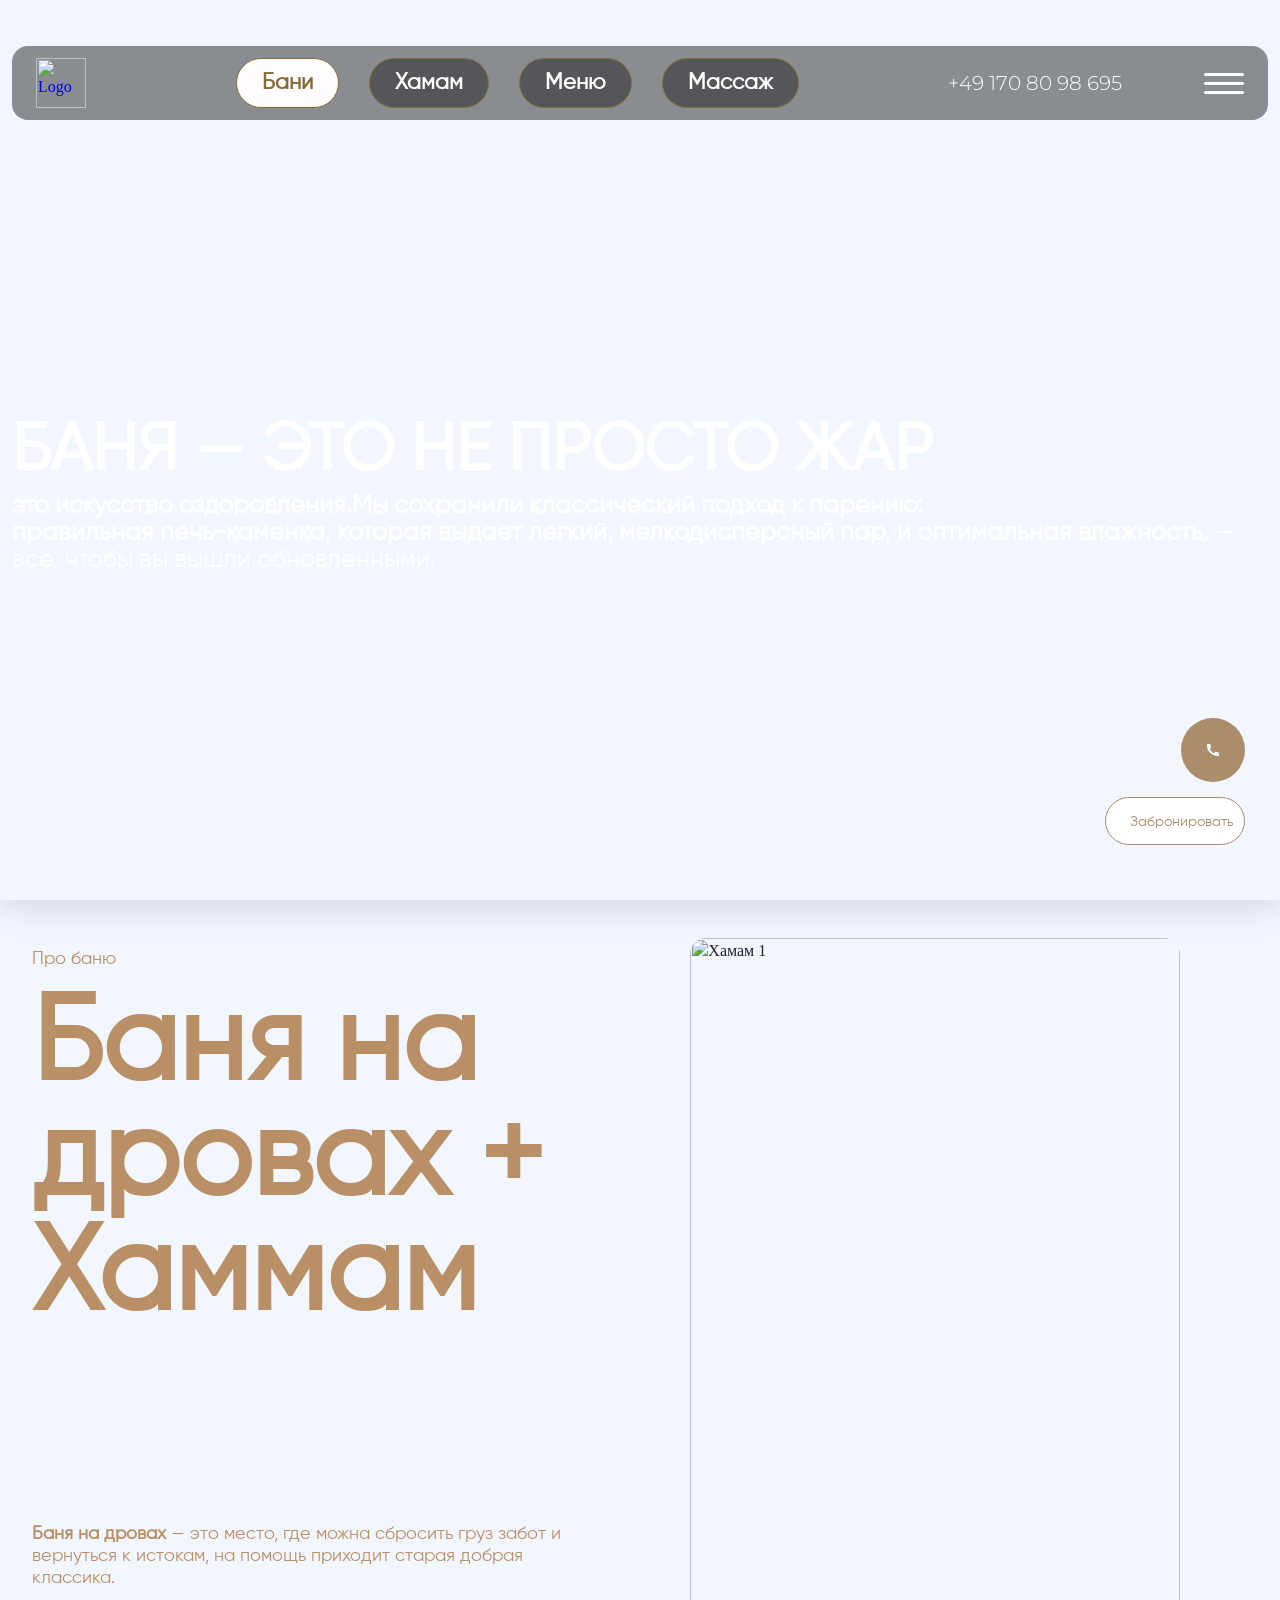
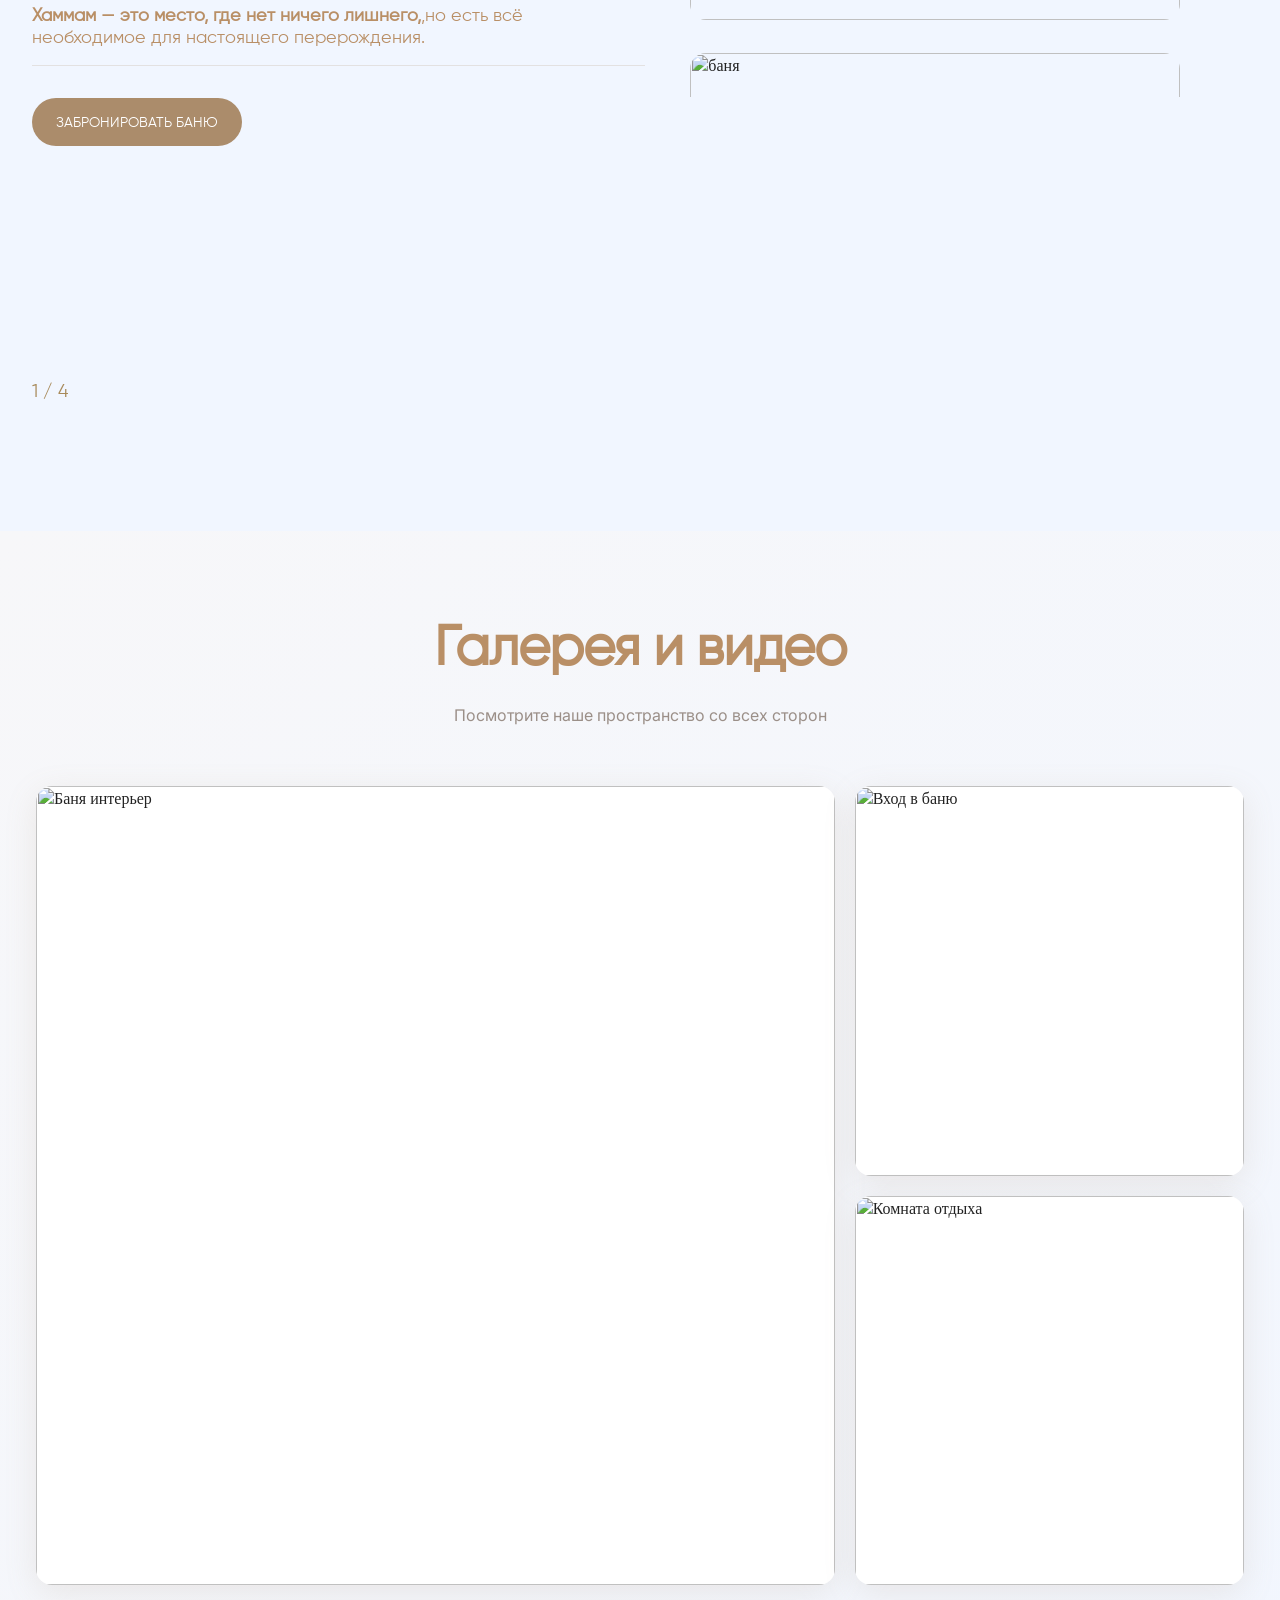
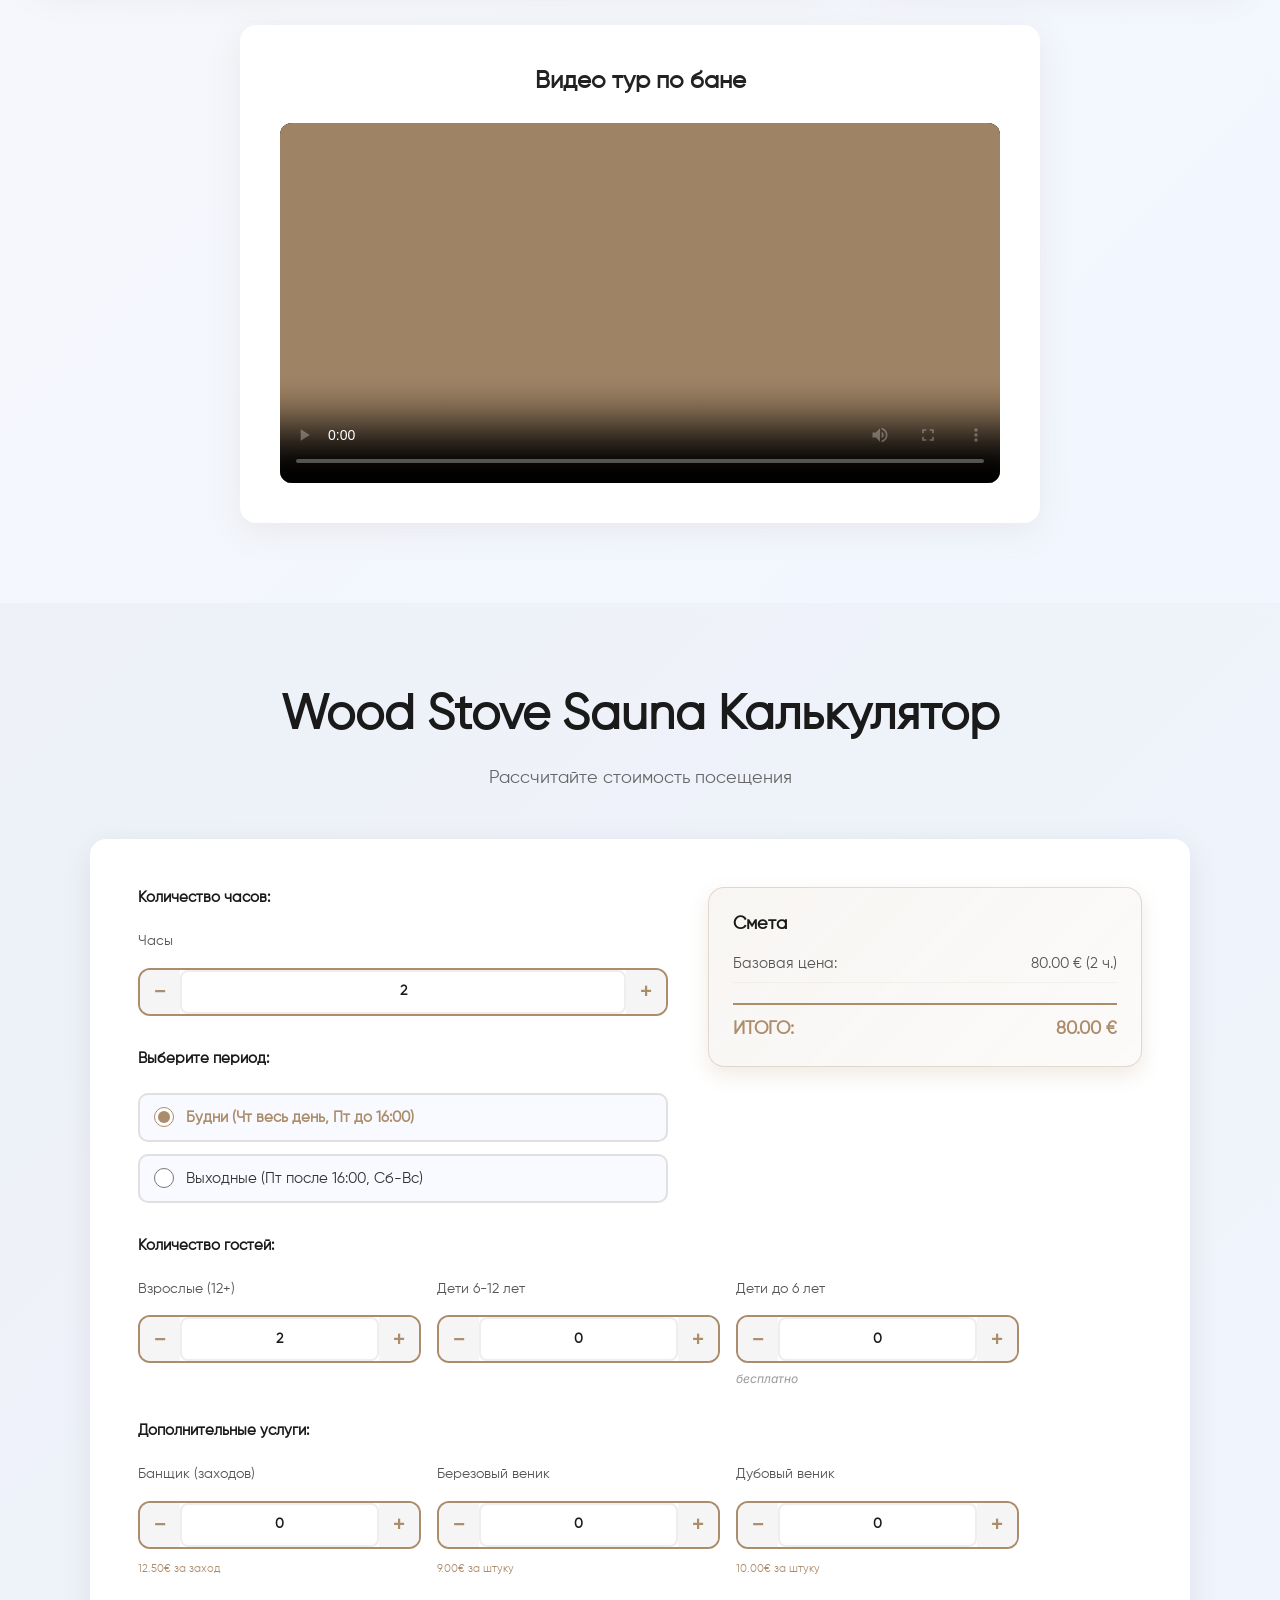
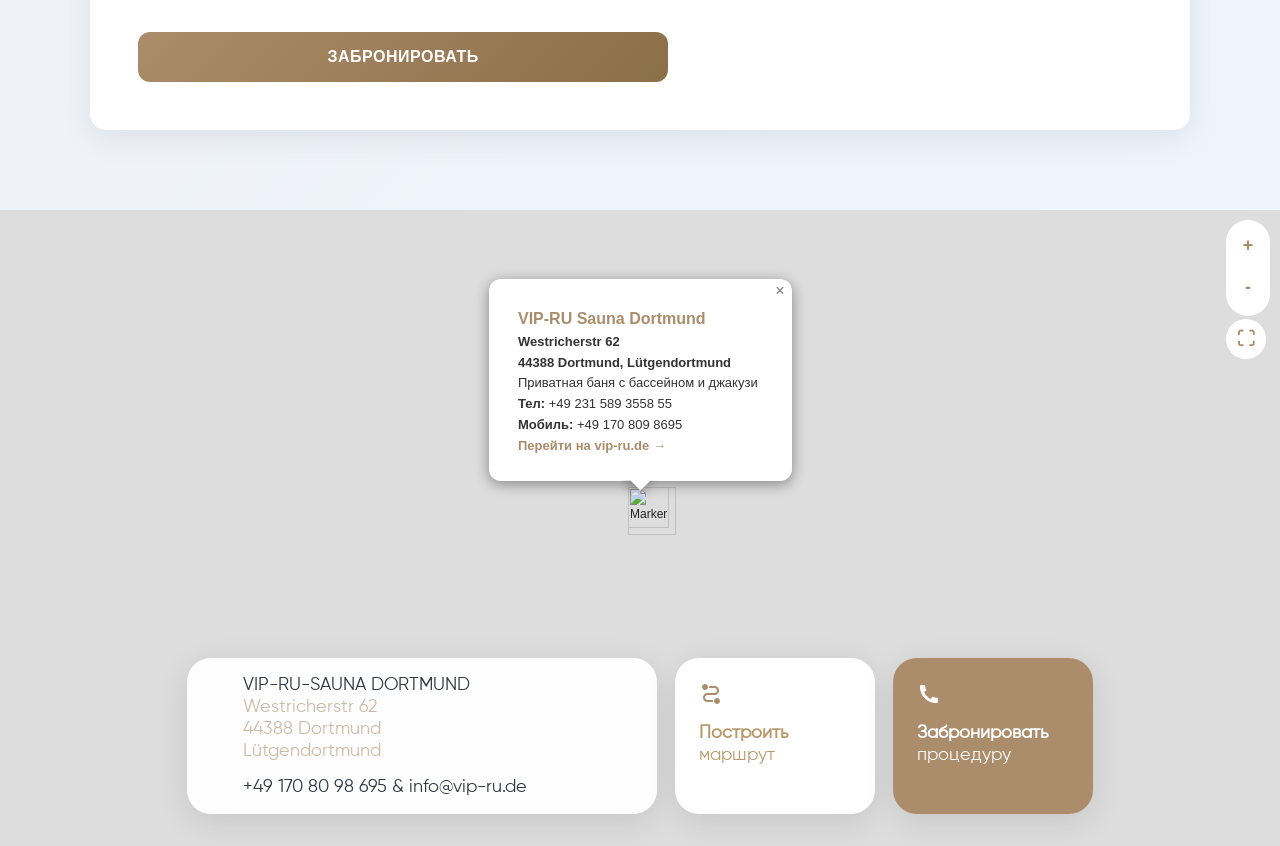
==== banua1.html @ 4bc70fa6 "Add files via upload" ====
<html lang="uk">
<head>
    <meta charset="utf-8">
    <meta name="viewport" content="width=device-width,initial-scale=1">
    <meta name="format-detection" content="telephone=no">
    <title>Vip-ru Bathhouse</title>
    <meta name="description" content="Vip-ru Bathhouse">

    <!-- Google Tag Manager -->
    <script async="" src="js/gtm.js"></script>
    <script>(function (w, d, s, l, i) {
        w[l] = w[l] || [];
        w[l].push({
            'gtm.start':
                new Date().getTime(), event: 'gtm.js'
        });
        var f = d.getElementsByTagName(s)[0],
            j = d.createElement(s), dl = l != 'dataLayer' ? '&l=' + l : '';
        j.async = true;
        j.src =
            'https://www.googletagmanager.com/gtm.js?id=' + i + dl;
        f.parentNode.insertBefore(j, f);
    })(window, document, 'script', 'dataLayer', 'GTM-KXQP9TXG');</script>
    <!-- End Google Tag Manager -->

    <link rel="preconnect" href="https://fonts.googleapis.com">
    <link rel="preconnect" href="https://fonts.gstatic.com" crossorigin="">
    <link href="https://fonts.googleapis.com/css2?family=Geist+Mono:wght@100..900&family=Inter:ital,opsz,wght@0,14..32,100..900;1,14..32,100..900&family=Montserrat:ital,wght@0,100..900;1,100..900&display=swap"
          rel="stylesheet">
    <link rel="stylesheet" href="css/leaflet.css">
    <link rel="stylesheet" href="css/swiper-bundle.min.css">
    <link rel="stylesheet" href="css/styles.css">
</head>
<body>
<!-- Google Tag Manager (noscript) -->
<noscript>
    <iframe src="https://www.googletagmanager.com/ns.html?id=GTM-KXQP9TXG"
            height="0" width="0" style="display:none;visibility:hidden"></iframe>
</noscript>
<!-- End Google Tag Manager (noscript) -->

<div class="side-menu">
    <div class="side-menu-header">
        <div class="side-menu-phone">+49 170 80 98 695</div>
        <button class="side-menu-close" aria-label="close menu">
            <svg width="48" height="49" viewBox="0 0 48 49" fill="none" xmlns="http://www.w3.org/2000/svg">
                <circle cx="24" cy="24.4471" r="23.5" stroke="#AB8C6B" stroke-opacity="0.2"></circle>
                <path d="M22.7887 24.4471L19.1522 20.8106L20.3644 19.5984L24.0009 23.235L27.6375 19.5984L28.8496 20.8106L25.2131 24.4471L28.8496 28.0837L27.6375 29.2959L24.0009 25.6593L20.3644 29.2959L19.1522 28.0837L22.7887 24.4471Z"
                      fill="#AB8C6B"></path>
            </svg>
        </button>
    </div>

    <nav class="side-menu-nav">
        <a class="variable-bar" href="./bathhousevip.html">Vip-Баня</a>
        <a class="variable-bar" href="./fishbanua.html">Рыбацкая Баня</a>
        <a class="variable-bar" href="./luxbanua.html">Lux баня</a>
        <a class="variable-bar" href="./banua1.html">Баня на дровах</a>
        <a class="variable-bar" href="./hamam.html">Хамам</a>
        <a class="variable-bar" href="./food.html">Меню</a>
        <a class="variable-bar" href="./sauna1.html">Массаж</a>


        <a href="index.html#about">О банях </a>
        <a href="#calculator">Калькулятор</a>
        <a href="index.html#dortmund">Мы в Дортмунде</a>
        <a href="index.html#aboutus">О нас</a>
        <a href="#contact">Контакты</a>
    </nav>

    <div class="side-menu-footer">
        <div class="side-menu-social">
            <span>Свяжитесь с нами</span>
            <div class="social-links">
                <a target="_blank" href="https://t.me/viprusauna" aria-label="Telegram"><svg viewBox="0 0 32 32" xmlns="http://www.w3.org/2000/svg"  width="32.000000" height="32.000000" fill="none">
                    <rect id="basil:telegram-solid" width="32.000000" height="32.000000" x="0.000000" y="0.000000" fill="rgb(255,255,255)" fill-opacity="0"></rect>
                    <path id="Vector" d="M25.2332 26.1201L25.2332 26.1175L25.2572 26.0601L29.2558 5.90014L29.2558 5.83614C29.2558 5.33348 29.0692 4.89481 28.6665 4.63214C28.3132 4.40148 27.9065 4.38548 27.6212 4.40681C27.3556 4.43083 27.0935 4.4845 26.8398 4.56681C26.7316 4.60168 26.6249 4.64082 26.5198 4.68414L26.5025 4.69081L4.20915 13.4361L4.20249 13.4388C4.13471 13.462 4.06837 13.4891 4.00382 13.5201C3.84527 13.5914 3.69315 13.6761 3.54915 13.7735C3.26249 13.9708 2.71715 14.4348 2.80915 15.1708C2.88515 15.7815 3.30515 16.1681 3.58915 16.3695C3.75679 16.487 3.93702 16.5853 4.12649 16.6628L4.16915 16.6815L4.18249 16.6855L4.19182 16.6895L8.09315 18.0028C8.07982 18.2468 8.10382 18.4961 8.16915 18.7428L10.1225 26.1548C10.2292 26.5588 10.4598 26.9193 10.7819 27.1855C11.1039 27.4518 11.5013 27.6105 11.9182 27.6393C12.3351 27.6682 12.7505 27.5657 13.1062 27.3463C13.4618 27.1269 13.7398 26.8016 13.9012 26.4161L16.9518 23.1548L22.1905 27.1708L22.2652 27.2028C22.7412 27.4108 23.1852 27.4761 23.5918 27.4215C23.9985 27.3655 24.3212 27.1948 24.5638 27.0015C24.8445 26.7739 25.0682 26.484 25.2172 26.1548L25.2278 26.1321L25.2318 26.1241L25.2332 26.1201ZM10.1025 18.2335C10.0809 18.1512 10.086 18.0642 10.1172 17.9851C10.1483 17.906 10.2039 17.8389 10.2758 17.7935L23.5038 9.39347C23.5038 9.39347 24.2825 8.92014 24.2545 9.39347C24.2545 9.39347 24.3932 9.47614 23.9758 9.86414C23.5812 10.2335 14.5478 18.9548 13.6332 19.8375C13.5823 19.8869 13.5467 19.9498 13.5305 20.0188L12.0558 25.6455L10.1025 18.2321L10.1025 18.2335Z" fill="rgb(171,140,107)" fill-rule="evenodd"></path>
                </svg>
                </a>
                <a target="_blank" href="https://wa.me/491708098695" aria-label="WhatsApp"><svg viewBox="0 0 32 32" xmlns="http://www.w3.org/2000/svg"  width="32.000000" height="32.000000" fill="none">
                    <rect id="Frame" width="32.000000" height="32.000000" x="0.000000" y="0.000000" fill="rgb(255,255,255)" fill-opacity="0"></rect>
                    <path id="Vector" d="M16.0013 2.6665C23.3653 2.6665 29.3347 8.63584 29.3347 15.9998C29.3347 23.3638 23.3653 29.3332 16.0013 29.3332C13.645 29.337 11.3302 28.7134 9.29465 27.5265L2.67332 29.3332L4.47599 22.7092C3.28811 20.673 2.66405 18.3572 2.66799 15.9998C2.66799 8.63584 8.63732 2.6665 16.0013 2.6665ZM11.4573 9.73317L11.1907 9.74384C11.018 9.75435 10.8493 9.79971 10.6947 9.87717C10.55 9.95908 10.418 10.0615 10.3027 10.1812C10.1427 10.3318 10.052 10.4625 9.95465 10.5892C9.46148 11.2304 9.19595 12.0176 9.19999 12.8265C9.20265 13.4798 9.37332 14.1158 9.63999 14.7105C10.1853 15.9132 11.0827 17.1865 12.2667 18.3665C12.552 18.6505 12.832 18.9358 13.1333 19.2012C14.6045 20.4965 16.3577 21.4306 18.2533 21.9292L19.0107 22.0452C19.2573 22.0585 19.504 22.0398 19.752 22.0278C20.1403 22.0078 20.5195 21.9026 20.8627 21.7198C21.0373 21.6299 21.2077 21.532 21.3733 21.4265C21.3733 21.4265 21.4307 21.3892 21.54 21.3065C21.72 21.1732 21.8307 21.0785 21.98 20.9225C22.0907 20.8078 22.1867 20.6732 22.26 20.5198C22.364 20.3025 22.468 19.8878 22.5107 19.5425C22.5427 19.2785 22.5333 19.1345 22.5293 19.0452C22.524 18.9025 22.4053 18.7545 22.276 18.6918L21.5 18.3438C21.5 18.3438 20.34 17.8385 19.6307 17.5158C19.5564 17.4834 19.4769 17.4649 19.396 17.4612C19.3048 17.4518 19.2126 17.4621 19.1257 17.4913C19.0387 17.5205 18.959 17.568 18.892 17.6305C18.8853 17.6278 18.796 17.7038 17.832 18.8718C17.7767 18.9462 17.7004 19.0024 17.6131 19.0332C17.5257 19.0641 17.4311 19.0683 17.3413 19.0452C17.2545 19.0219 17.1694 18.9925 17.0867 18.9572C16.9213 18.8878 16.864 18.8612 16.7507 18.8132C15.9854 18.4792 15.2769 18.028 14.6507 17.4758C14.4827 17.3292 14.3267 17.1692 14.1667 17.0145C13.6421 16.5121 13.185 15.9438 12.8067 15.3238L12.728 15.1972C12.6715 15.1121 12.6258 15.0202 12.592 14.9238C12.5413 14.7278 12.6733 14.5705 12.6733 14.5705C12.6733 14.5705 12.9973 14.2158 13.148 14.0238C13.2947 13.8372 13.4187 13.6558 13.4987 13.5265C13.656 13.2732 13.7053 13.0132 13.6227 12.8118C13.2493 11.8998 12.8627 10.9918 12.4653 10.0905C12.3867 9.91184 12.1533 9.78384 11.9413 9.7585C11.8693 9.7505 11.7973 9.7425 11.7253 9.73717C11.5463 9.72828 11.3668 9.73006 11.188 9.7425L11.456 9.73184L11.4573 9.73317Z" fill="rgb(171,140,107)" fill-rule="nonzero"></path>
                </svg>
                </a>
                <a target="_blank" href="https://www.instagram.com/viprusauna/" aria-label="Instagram"><svg viewBox="0 0 32 32" xmlns="http://www.w3.org/2000/svg"  width="32.000000" height="32.000000" fill="none">
                    <rect id="Instagram post - 2" width="32.000000" height="32.000000" x="0.000000" y="0.000000"></rect>
                    <g id="Group 3">
                        <g id="Group">
                            <path id="Vector" d="M15.5368 2C11.8604 2 11.3994 2.0156 9.95556 2.08145C8.51473 2.14718 7.5307 2.37605 6.66964 2.71062C5.77948 3.05656 5.02457 3.51946 4.27203 4.27199C3.51946 5.02453 3.05656 5.77952 2.71066 6.66968C2.37601 7.5307 2.14722 8.51473 2.08141 9.95556C2.01556 11.3994 2 11.8604 2 15.5368C2 19.2131 2.01556 19.6741 2.08141 21.118C2.14722 22.5588 2.37601 23.5428 2.71066 24.4038C3.0566 25.294 3.5195 26.0489 4.27203 26.8015C5.02461 27.5541 5.77948 28.017 6.66964 28.3629C7.5307 28.6975 8.51473 28.9263 9.95556 28.9921C11.3994 29.0579 11.8604 29.0735 15.5368 29.0735C19.2131 29.0735 19.6741 29.0579 21.118 28.9921C22.5588 28.9263 23.5428 28.6975 24.4038 28.3629C25.294 28.017 26.0489 27.5541 26.8015 26.8015C27.5541 26.0489 28.017 25.294 28.3629 24.4038C28.6975 23.5428 28.9263 22.5588 28.9921 21.118C29.0579 19.6741 29.0735 19.2131 29.0735 15.5368C29.0735 11.8604 29.0579 11.3994 28.9921 9.95556C28.9263 8.51473 28.6975 7.5307 28.3629 6.66968C28.017 5.77952 27.5541 5.02453 26.8015 4.27199C26.0489 3.51946 25.294 3.05656 24.4038 2.71062C23.5428 2.37605 22.5588 2.14718 21.118 2.08145C19.6741 2.0156 19.2131 2 15.5368 2ZM15.5368 4.43904C19.1512 4.43904 19.5794 4.45286 21.0068 4.51799C22.3266 4.57816 23.0434 4.79868 23.5203 4.98406C24.1522 5.22966 24.6032 5.52296 25.0768 5.99666C25.5506 6.47035 25.8439 6.92132 26.0895 7.55315C26.2748 8.03015 26.4954 8.74694 26.5555 10.0667C26.6207 11.4942 26.6345 11.9223 26.6345 15.5368C26.6345 19.1512 26.6207 19.5794 26.5555 21.0068C26.4954 22.3266 26.2748 23.0434 26.0895 23.5203C25.8439 24.1522 25.5506 24.6032 25.0768 25.0768C24.6032 25.5506 24.1522 25.8439 23.5204 26.0895C23.0434 26.2748 22.3266 26.4954 21.0068 26.5555C19.5796 26.6207 19.1515 26.6345 15.5368 26.6345C11.922 26.6345 11.494 26.6207 10.0667 26.5555C8.7469 26.4954 8.03015 26.2748 7.55319 26.0895C6.92128 25.8439 6.47035 25.5506 5.9967 25.0768C5.52301 24.6032 5.22966 24.1522 4.98406 23.5204C4.79868 23.0434 4.5782 22.3266 4.51799 21.0068C4.45286 19.5794 4.43904 19.1512 4.43904 15.5368C4.43904 11.9223 4.45286 11.4942 4.51799 10.0667C4.5782 8.7469 4.79868 8.03015 4.98406 7.55319C5.22966 6.92128 5.523 6.47035 5.99666 5.9967C6.47035 5.52296 6.92132 5.22966 7.55315 4.98406C8.03015 4.79868 8.74694 4.57816 10.0667 4.51799C11.4942 4.45286 11.9223 4.43904 15.5368 4.43904L15.5368 4.43904Z" fill="rgb(171,140,107)" fill-rule="nonzero"></path>
                            <path id="Vector" d="M15.5373 20.0489C13.0452 20.0489 11.025 18.0287 11.025 15.5367C11.025 13.0446 13.0452 11.0244 15.5373 11.0244C18.0293 11.0244 20.0495 13.0446 20.0495 15.5367C20.0495 18.0287 18.0293 20.0489 15.5373 20.0489ZM15.5373 8.58537C11.6981 8.58537 8.58594 11.6975 8.58594 15.5367C8.58594 19.3758 11.6981 22.488 15.5373 22.488C19.3764 22.488 22.4885 19.3758 22.4885 15.5367C22.4885 11.6975 19.3764 8.58537 15.5373 8.58537ZM24.3876 8.31072C24.3876 9.20789 23.6603 9.93512 22.7632 9.93512C21.8661 9.93512 21.1388 9.20789 21.1388 8.31072C21.1388 7.41359 21.8661 6.68628 22.7632 6.68628C23.6603 6.68628 24.3876 7.41359 24.3876 8.31072Z" fill="rgb(171,140,107)" fill-rule="nonzero"></path>
                        </g>
                    </g>
                </svg>
                </a>
            </div>
        </div>
        <button class="btn call-back-btn">Заказать звонок</button>
    </div>
</div>

<div class="menu-backdrop"></div>

<div class="callback-form">
    <div class="callback-form-inner">
        <div class="callback-form-inner-wrapper">
            <h2>VIP-RU<br>SAUNA</h2>

            <button class="callback-close" aria-label="close form">
                <svg width="48" height="49" viewBox="0 0 48 49" fill="none" xmlns="http://www.w3.org/2000/svg">
                    <circle cx="24" cy="24.4471" r="23.5" stroke="#AB8C6B" stroke-opacity="0.2"></circle>
                    <path d="M22.7887 24.4471L19.1522 20.8106L20.3644 19.5984L24.0009 23.235L27.6375 19.5984L28.8496 20.8106L25.2131 24.4471L28.8496 28.0837L27.6375 29.2959L24.0009 25.6593L20.3644 29.2959L19.1522 28.0837L22.7887 24.4471Z"
                          fill="#AB8C6B"></path>
                </svg>
            </button>
        </div>

        <p class="callback-subtitle">Оставьте ваши контактные данные и свяжемся с вами в течение 10 минут</p>

        <form class="callback-form-content">
            <div class="input-wrapper">
                <label for="name">ФИО</label>
                <input type="text" id="name" placeholder="" required="">
            </div>

            <div class="input-wrapper">
                <label for="phone">Номер телефона</label>
                <input type="tel" id="phone" placeholder="" required="">
            </div>

            <div class="callback-options">
                <label class="custom-radio">
                    <input type="radio" name="contact" value="phone" checked="">
                    <span class="radio-check"></span>
                    <span class="radio-text">Позвонить по телефону</span>
                </label>

                <label class="custom-radio">
                    <input type="radio" name="contact" value="whatsapp">
                    <span class="radio-check"></span>
                    <span class="radio-text">Связаться по WhatsApp</span>
                </label>

                <label class="custom-radio">
                    <input type="radio" name="contact" value="viber">
                    <span class="radio-check"></span>
                    <span class="radio-text">Связаться по Viber</span>
                </label>

                <label class="custom-radio">
                    <input type="radio" name="contact" value="telegram">
                    <span class="radio-check"></span>
                    <span class="radio-text">Связаться в Telegram</span>
                </label>
            </div>

            <button type="submit" class="btn">ОТПРАВИТЬ</button>

            <p class="callback-notice">Нажимая кнопку, вы принимаете Политику конфиденциальности и даете согласие на
                обработку
                персональных данных</p>
        </form>
    </div>
</div>
<section class="hero hero-img">
    <div class="site-header">
        <div class="container header-inner">
            <div class="logo"><a href="index.html"><img loading="lazy" src="images/VIP-RU-Sauna2-02-1-1.png" alt="Logo"></a>
            </div>
            <nav class="header-inner-about">

                <div class="header-inner-about-item header-inner-about-item-parent header-inner-about-item-active">
                    Бани
                    <div class="header-submenu">
                        <a class="header-submenu-item" href="./bathhousevip.html">Vip-Баня</a>
                        <a class="header-submenu-item" href="./fishbanua.html">Рыбацкая Баня</a>
                        <a class="header-submenu-item" href="./luxbanua.html">Lux баня</a>
                        <a class="header-submenu-item" href="./banua1.html">Баня на дровах</a>
                    </div>
                </div>

                <a class="header-inner-about-item" href="./hamam.html">Хамам</a>
                <a class="header-inner-about-item" href="./food.html">Меню</a>
                <a class="header-inner-about-item " href="./sauna1.html">Массаж</a>

            </nav>
            <div class="header-inner-contact-container">
                <div class="header-phone">+49 170 80 98 695</div>
                <button class="menu-btn" aria-label="menu">
                    <svg viewBox="0 0 40 21" xmlns="http://www.w3.org/2000/svg" width="40" height="21" fill="none">
                        <rect width="40" height="3" rx="1.5" fill="#fff"></rect>
                        <rect y="9" width="40" height="3" rx="1.5" fill="#fff"></rect>
                        <rect y="18" width="40" height="3" rx="1.5" fill="#fff"></rect>
                    </svg>
                </button>
            </div>

        </div>
    </div>
    <div class="hero-inner container">

        <h1>Баня — это не просто жар</h1>
        <p class="lead"><span>это искусство оздоровления.Мы сохранили классический подход к парению:</span>
            <br>
            <span>правильная печь-каменка, которая выдает легкий, мелкодисперсный пар, и оптимальная влажность. </span>
            — все, чтобы вы вышли обновленными.
        </p>

    </div>

    <div class="hero-action-buttons">
        <a href="tel:+49 170 80 98 695">
            <button class="btn">
                <svg viewBox="0 0 12.001 12" xmlns="http://www.w3.org/2000/svg"
                     xmlns:xlink="http://www.w3.org/1999/xlink" width="12.000977" height="12.000000" fill="none">
                    <path id="Vector"
                          d="M12 8.94667L12 11.304C12.0001 11.4728 11.9361 11.6353 11.8211 11.7588C11.706 11.8823 11.5484 11.9575 11.38 11.9693C11.0887 11.9893 10.8507 12 10.6667 12C4.77533 12 0 7.22467 0 1.33333C0 1.14933 0.01 0.911334 0.0306667 0.62C0.0424816 0.451629 0.117721 0.294007 0.241202 0.178939C0.364684 0.0638712 0.527215 -7.62887e-05 0.696 1.71053e-07L3.05333 1.71053e-07C3.13603 -8.35563e-05 3.2158 0.0305727 3.27715 0.0860136C3.33851 0.141455 3.37706 0.217722 3.38533 0.3C3.40067 0.453334 3.41467 0.575333 3.428 0.668C3.56049 1.59262 3.832 2.49189 4.23333 3.33533C4.29667 3.46867 4.25533 3.628 4.13533 3.71333L2.69667 4.74133C3.5763 6.79097 5.2097 8.42436 7.25933 9.304L8.286 7.868C8.32796 7.80933 8.38919 7.76725 8.459 7.7491C8.52881 7.73095 8.60277 7.73787 8.668 7.76867C9.51135 8.16924 10.4104 8.44008 11.3347 8.572C11.4273 8.58533 11.5493 8.6 11.7013 8.61467C11.7835 8.62309 11.8596 8.66171 11.9149 8.72305C11.9702 8.78439 12.0008 8.86408 12.0007 8.94667L12 8.94667Z"
                          fill="rgb(255,255,255)" fill-rule="nonzero"></path>
                </svg>
            </button>
        </a>

        <button class="btn ghost call-back-btn">Забронировать</button>
    </div>
</section>
<section class="feature-hamam container">
    <div class="container">
        <div class="feature-inner">
            <div class="feature-left">
                <div class="feature-hamam-label">Про баню</div>
                <h2>Баня на дровах + Хаммам</h2>
                <p><b>Баня на дровах</b> — это место,


                    где можна сбросить груз забот и вернуться к истокам, на помощь приходит старая добрая классика. </p>
                <p><b>Хаммам — это место, где нет ничего лишнего,</b>,но есть всё необходимое для настоящего
                    перерождения.</p>
                <div class="about-item">
                    <button class="btn call-back-btn">ЗАБРОНИРОВАТЬ БАНЮ</button>
                </div>
                <div class="feature-hamam-pagination">
                    <span class="feature-hamam-current">1</span> / <span class="feature-hamam-total">3</span>
                </div>
            </div>

            <div class="feature-right">
                <div class="swiper feature-hamam-swiper">
                    <div class="swiper-wrapper">
                        <div class="swiper-slide">
                            <img loading="lazy" src="images/2026-02-06%2015.29.18.jpg" alt="Хамам 1">
                        </div>

                        <div class="swiper-slide">
                            <img loading="lazy" src="images/2026-02-06%2015.45.19.jpg" alt="баня">
                        </div>

                        <div class="swiper-slide">
                            <img loading="lazy" src="images/2026-02-06%2015.40.29.jpg" alt="баня">
                        </div>
                        <div class="swiper-slide">
                            <img loading="lazy" src="images/banuabeathroom.jpg" alt="баня">
                        </div>
                    </div>
                </div>
            </div>
        </div>
    </div>
</section>
<section class="gallery-section">
    <div class="container">
        <h2>Галерея и видео</h2>
        <p>Посмотрите наше пространство со всех сторон</p>
        <div class="gallery-wrapper">
            <div class="gallery-grid">
                <div class="gallery-item">
                    <img loading="lazy" src="images/banuabeathroom.jpg" alt="Баня интерьер">
                </div>
                <div class="gallery-item">
                    <img loading="lazy" src="images/2026-02-06%2015.29.18.jpg" alt="Вход в баню">
                </div>
                <div class="gallery-item">
                    <img loading="lazy" src="images/2026-02-06%2015.40.29.jpg" alt="Комната отдыха">
                </div>
            </div>
            <div class="gallery-video">
                <h3>Видео тур по бане</h3>
                <video width="100%" height="auto" controls style="background: #000;">
                    <source src="images/video.mp4" type="video/mp4">
                    Ваш браузер не поддерживает видео.
                </video>
            </div>
        </div>
    </div>
</section>

<section id="calculator" class="calculator-section">
    <div class="container">
        <h2>Wood Stove Sauna Калькулятор</h2>
        <p class="calculator-subtitle">Рассчитайте стоимость посещения</p>

        <div class="calculator-wrapper">
            <form class="calculator-form" id="saunaCalculator">
                <input type="hidden" name="serviceType" value="drovami">

                <div class="form-group">
                    <label>Количество часов:</label>
                    <div class="guest-input">
                        <label for="hours">Часы</label>
                        <div class="counter-input">
                            <button type="button" class="counter-btn counter-minus" data-for="hours">−</button>
                            <input type="number" id="hours" name="hours" min="2" value="2" class="counter-value">
                            <button type="button" class="counter-btn counter-plus" data-for="hours">+</button>
                        </div>
                    </div>
                </div>

                <div class="form-group">
                    <label>Выберите период:</label>
                    <div class="radio-group">
                        <label class="radio-option">
                            <input type="radio" name="period" value="weekday" checked>
                            <span>Будни (Чт весь день, Пт до 16:00)</span>
                        </label>
                        <label class="radio-option">
                            <input type="radio" name="period" value="weekend">
                            <span>Выходные (Пт после 16:00, Сб-Вс)</span>
                        </label>
                    </div>
                </div>

                <div class="form-group">
                    <label>Количество гостей:</label>
                    <div class="guests-grid">
                        <div class="guest-input">
                            <label for="adultsCount">Взрослые (12+)</label>
                            <div class="counter-input">
                                <button type="button" class="counter-btn counter-minus" data-for="adultsCount">−</button>
                                <input type="number" id="adultsCount" name="adultsCount" min="0" value="2" class="counter-value">
                                <button type="button" class="counter-btn counter-plus" data-for="adultsCount">+</button>
                            </div>
                        </div>
                        <div class="guest-input">
                            <label for="childrenOld">Дети 6-12 лет</label>
                            <div class="counter-input">
                                <button type="button" class="counter-btn counter-minus" data-for="childrenOld">−</button>
                                <input type="number" id="childrenOld" name="childrenOld" min="0" value="0" class="counter-value">
                                <button type="button" class="counter-btn counter-plus" data-for="childrenOld">+</button>
                            </div>
                        </div>
                        <div class="guest-input">
                            <label for="childrenYoung">Дети до 6 лет</label>
                            <div class="counter-input">
                                <button type="button" class="counter-btn counter-minus" data-for="childrenYoung">−</button>
                                <input type="number" id="childrenYoung" name="childrenYoung" min="0" value="0" class="counter-value">
                                <button type="button" class="counter-btn counter-plus" data-for="childrenYoung">+</button>
                            </div>
                            <p class="guest-hint">бесплатно</p>
                        </div>
                    </div>
                </div>

                <div class="form-group">
                    <label>Дополнительные услуги:</label>
                    <div class="services-grid">
                        <div class="service-input">
                            <label for="banshchikCount">Банщик (заходов)</label>
                            <div class="counter-input">
                                <button type="button" class="counter-btn counter-minus" data-for="banshchikCount">−</button>
                                <input type="number" id="banshchikCount" name="banshchikCount" min="0" value="0" class="counter-value">
                                <button type="button" class="counter-btn counter-plus" data-for="banshchikCount">+</button>
                            </div>
                            <p class="service-hint">12.50€ за заход</p>
                        </div>
                        <div class="service-input">
                            <label for="birchVeniki">Березовый веник</label>
                            <div class="counter-input">
                                <button type="button" class="counter-btn counter-minus" data-for="birchVeniki">−</button>
                                <input type="number" id="birchVeniki" name="birchVeniki" min="0" value="0" class="counter-value">
                                <button type="button" class="counter-btn counter-plus" data-for="birchVeniki">+</button>
                            </div>
                            <p class="service-hint">9.00€ за штуку</p>
                        </div>
                        <div class="service-input">
                            <label for="oakVeniki">Дубовый веник</label>
                            <div class="counter-input">
                                <button type="button" class="counter-btn counter-minus" data-for="oakVeniki">−</button>
                                <input type="number" id="oakVeniki" name="oakVeniki" min="0" value="0" class="counter-value">
                                <button type="button" class="counter-btn counter-plus" data-for="oakVeniki">+</button>
                            </div>
                            <p class="service-hint">10.00€ за штуку</p>
                        </div>
                    </div>
                </div>

                <button type="button" class="btn" id="bookButton">Забронировать</button>
            </form>

            <div class="calculator-price-column">
                <div class="price-column-inner">
                    <h3>Смета</h3>
                    <div class="price-breakdown">
                        <div class="price-row">
                            <span>Базовая цена:</span>
                            <span id="basePrice">25.00 € (2 ч.)</span>
                        </div>
                        <div class="price-row" id="extraAdultsRow" style="display: none;">
                            <span>Дополнительные взрослые:</span>
                            <span id="extraAdultsPrice">0.00 €</span>
                        </div>
                        <div class="price-row" id="childrenRow" style="display: none;">
                            <span>Дети 6-12 лет:</span>
                            <span id="childrenPrice">0.00 €</span>
                        </div>
                        <div class="price-row" id="banshchikRow" style="display: none;">
                            <span>Услуги банщика:</span>
                            <span id="banshchikPrice">0.00 €</span>
                        </div>
                        <div class="price-row" id="birchVenikiRow" style="display: none;">
                            <span>Березовые веники:</span>
                            <span id="birchVenikiPrice">0.00 €</span>
                        </div>
                        <div class="price-row" id="oakVenikiRow" style="display: none;">
                            <span>Дубовые веники:</span>
                            <span id="oakVenikiPrice">0.00 €</span>
                        </div>
                        <div class="price-row total">
                            <span>ИТОГО:</span>
                            <span id="totalPrice">25.00 €</span>
                        </div>
                    </div>
                </div>
            </div>
        </div>
    </div>
</section>

<footer class="site-footer">
    <div class="container footer-map-block">
        <div class="footer-map-wrapper">
            <div id="Vip-ru-map" style="width: 100%; height: 100%;"></div>
        </div>
        <div class="footer-map-info">
            <div id="contact" class="footer-map-info-main">
                <div style="padding-left: 40px;">
                    <div class="footer-map-title">VIP-RU-SAUNA DORTMUND</div>
                    <div class="footer-map-address">Westricherstr 62<br>44388 Dortmund<br>Lütgendortmund</div>
                    <div class="footer-map-phone">+49 170 80 98 695 & info@vip-ru.de</div>
                </div>
            </div>
            <a href="https://maps.google.com/?q=Westricherstr+62,44388+Dortmund,Germaniya" target="_blank"
               class="footer-map-btn ghost">
                <svg viewBox="0 0 24 24" xmlns="http://www.w3.org/2000/svg" xmlns:xlink="http://www.w3.org/1999/xlink"
                     width="24.000000" height="24.000000" fill="none">
                    <rect id="Frame" width="24.000000" height="24.000000" x="0.000000" y="0.000000"
                          fill="rgb(255,255,255)" fill-opacity="0"></rect>
                    <g id="Group">
                        <path id="Vector"
                              d="M24 0L24 24L0 24L0 0L24 0ZM12.593 23.258L12.582 23.26L12.511 23.295L12.491 23.299L12.477 23.295L12.406 23.26C12.396 23.256 12.387 23.259 12.382 23.265L12.378 23.275L12.361 23.703L12.366 23.723L12.376 23.736L12.48 23.81L12.495 23.814L12.507 23.81L12.611 23.736L12.623 23.72L12.627 23.703L12.61 23.276C12.608 23.266 12.601 23.259 12.593 23.258ZM12.858 23.145L12.845 23.147L12.66 23.24L12.65 23.25L12.647 23.261L12.665 23.691L12.67 23.703L12.678 23.71L12.879 23.803C12.891 23.807 12.902 23.803 12.908 23.795L12.912 23.781L12.878 23.167C12.875 23.155 12.868 23.147 12.858 23.145ZM12.143 23.147C12.1385 23.1449 12.1334 23.1444 12.1285 23.1455C12.1236 23.1466 12.1192 23.1492 12.116 23.153L12.11 23.167L12.076 23.781C12.076 23.793 12.083 23.801 12.093 23.805L12.108 23.803L12.309 23.71L12.319 23.702L12.323 23.691L12.34 23.261L12.337 23.249L12.327 23.239L12.143 23.147Z"
                              fill-rule="nonzero"></path>
                        <path id="Vector"
                              d="M18.0146 16C18.8103 16 19.5734 16.3161 20.136 16.8787C20.6986 17.4413 21.0146 18.2044 21.0146 19C21.0146 19.7956 20.6986 20.5587 20.136 21.1213C19.5734 21.6839 18.8103 22 18.0146 22C17.219 22 16.4559 21.6839 15.8933 21.1213C15.3307 20.5587 15.0146 19.7956 15.0146 19C15.0146 18.2044 15.3307 17.4413 15.8933 16.8787C16.4559 16.3161 17.219 16 18.0146 16ZM15.5146 4C16.7081 4 17.8527 4.47411 18.6966 5.31802C19.5405 6.16193 20.0146 7.30653 20.0146 8.5C20.0146 9.69347 19.5405 10.8381 18.6966 11.682C17.8527 12.5259 16.7081 13 15.5146 13L8.51465 13C7.85161 13 7.21572 13.2634 6.74688 13.7322C6.27804 14.2011 6.01465 14.837 6.01465 15.5C6.01465 16.163 6.27804 16.7989 6.74688 17.2678C7.21572 17.7366 7.85161 18 8.51465 18L13.0146 18C13.2799 18 13.5342 18.1054 13.7218 18.2929C13.9093 18.4804 14.0146 18.7348 14.0146 19C14.0146 19.2652 13.9093 19.5196 13.7218 19.7071C13.5342 19.8946 13.2799 20 13.0146 20L8.51465 20C7.32117 20 6.17658 19.5259 5.33267 18.682C4.48875 17.8381 4.01465 16.6935 4.01465 15.5C4.01465 14.3065 4.48875 13.1619 5.33267 12.318C6.17658 11.4741 7.32117 11 8.51465 11L15.5146 11C16.1777 11 16.8136 10.7366 17.2824 10.2678C17.7513 9.79893 18.0146 9.16304 18.0146 8.5C18.0146 7.83696 17.7513 7.20107 17.2824 6.73223C16.8136 6.26339 16.1777 6 15.5146 6L11.0146 6C10.7494 6 10.4951 5.89464 10.3075 5.70711C10.12 5.51957 10.0146 5.26522 10.0146 5C10.0146 4.73478 10.12 4.48043 10.3075 4.29289C10.4951 4.10536 10.7494 4 11.0146 4L15.5146 4ZM6.01465 2C6.8103 2 7.57336 2.31607 8.13597 2.87868C8.69858 3.44129 9.01465 4.20435 9.01465 5C9.01465 5.79565 8.69858 6.55871 8.13597 7.12132C7.57336 7.68393 6.8103 8 6.01465 8C5.219 8 4.45594 7.68393 3.89333 7.12132C3.33072 6.55871 3.01465 5.79565 3.01465 5C3.01465 4.20435 3.33072 3.44129 3.89333 2.87868C4.45594 2.31607 5.219 2 6.01465 2Z"
                              fill="rgb(171,140,107)" fill-rule="nonzero"></path>
                    </g>
                </svg>

                <p>Построить<br><span>маршрут</span></p>
            </a>
            <a href="tel:+380679244275" class="footer-map-btn">
                <svg viewBox="0 0 24 24" xmlns="http://www.w3.org/2000/svg" xmlns:xlink="http://www.w3.org/1999/xlink"
                     width="24.000000" height="24.000000" fill="none">
                    <rect id="Frame" width="24.000000" height="24.000000" x="0.000000" y="0.000000"
                          fill="rgb(255,255,255)" fill-opacity="0"></rect>
                    <path id="Vector" d="M0 0L24 0L24 24L0 24L0 0Z" fill-rule="nonzero"></path>
                    <path id="Vector"
                          d="M21 16.42L21 19.956C21.0001 20.2092 20.9042 20.453 20.7316 20.6382C20.559 20.8234 20.3226 20.9363 20.07 20.954C19.633 20.984 19.276 21 19 21C10.163 21 3 13.837 3 5C3 4.724 3.015 4.367 3.046 3.93C3.06372 3.67744 3.17658 3.44101 3.3618 3.26841C3.54703 3.09581 3.79082 2.99989 4.044 3L7.58 3C7.70404 2.99987 7.8237 3.04586 7.91573 3.12902C8.00776 3.21218 8.0656 3.32658 8.078 3.45C8.101 3.68 8.122 3.863 8.142 4.002C8.34073 5.38892 8.748 6.73783 9.35 8.003C9.445 8.203 9.383 8.442 9.203 8.57L7.045 10.112C8.36445 13.1865 10.8145 15.6365 13.889 16.956L15.429 14.802C15.4919 14.714 15.5838 14.6509 15.6885 14.6237C15.7932 14.5964 15.9042 14.6068 16.002 14.653C17.267 15.2539 18.6156 15.6601 20.002 15.858C20.141 15.878 20.324 15.9 20.552 15.922C20.6752 15.9346 20.7894 15.9926 20.8724 16.0846C20.9553 16.1766 21.0012 16.2961 21.001 16.42L21 16.42Z"
                          fill="rgb(255,255,255)" fill-rule="nonzero"></path>
                </svg>

                <p>Забронировать<br><span>процедуру</span></p>
            </a>
        </div>
    </div>
</footer>

<script src="js/swiper-bundle.min.js" defer></script>
<script src="js/leaflet.js" defer></script>
<script src="js/script.js" defer></script>
<script src="js/calculator.js" defer></script>
</body>
</html>
---- css/leaflet.css ----
/* required styles */

.leaflet-pane,
.leaflet-tile,
.leaflet-marker-icon,
.leaflet-marker-shadow,
.leaflet-tile-container,
.leaflet-pane > svg,
.leaflet-pane > canvas,
.leaflet-zoom-box,
.leaflet-image-layer,
.leaflet-layer {
	position: absolute;
	left: 0;
	top: 0;
	}
.leaflet-container {
	overflow: hidden;
	}
.leaflet-tile,
.leaflet-marker-icon,
.leaflet-marker-shadow {
	-webkit-user-select: none;
	   -moz-user-select: none;
	        user-select: none;
	  -webkit-user-drag: none;
	}
/* Prevents IE11 from highlighting tiles in blue */
.leaflet-tile::selection {
	background: transparent;
}
/* Safari renders non-retina tile on retina better with this, but Chrome is worse */
.leaflet-safari .leaflet-tile {
	image-rendering: -webkit-optimize-contrast;
	}
/* hack that prevents hw layers "stretching" when loading new tiles */
.leaflet-safari .leaflet-tile-container {
	width: 1600px;
	height: 1600px;
	-webkit-transform-origin: 0 0;
	}
.leaflet-marker-icon,
.leaflet-marker-shadow {
	display: block;
	}
/* .leaflet-container svg: reset svg max-width decleration shipped in Joomla! (joomla.org) 3.x */
/* .leaflet-container img: map is broken in FF if you have max-width: 100% on tiles */
.leaflet-container .leaflet-overlay-pane svg {
	max-width: none !important;
	max-height: none !important;
	}
.leaflet-container .leaflet-marker-pane img,
.leaflet-container .leaflet-shadow-pane img,
.leaflet-container .leaflet-tile-pane img,
.leaflet-container img.leaflet-image-layer,
.leaflet-container .leaflet-tile {
	max-width: none !important;
	max-height: none !important;
	width: auto;
	padding: 0;
	}

.leaflet-container img.leaflet-tile {
	/* See: https://bugs.chromium.org/p/chromium/issues/detail?id=600120 */
	mix-blend-mode: plus-lighter;
}

.leaflet-container.leaflet-touch-zoom {
	-ms-touch-action: pan-x pan-y;
	touch-action: pan-x pan-y;
	}
.leaflet-container.leaflet-touch-drag {
	-ms-touch-action: pinch-zoom;
	/* Fallback for FF which doesn't support pinch-zoom */
	touch-action: none;
	touch-action: pinch-zoom;
}
.leaflet-container.leaflet-touch-drag.leaflet-touch-zoom {
	-ms-touch-action: none;
	touch-action: none;
}
.leaflet-container {
	-webkit-tap-highlight-color: transparent;
}
.leaflet-container a {
	-webkit-tap-highlight-color: rgba(51, 181, 229, 0.4);
}
.leaflet-tile {
	filter: inherit;
	visibility: hidden;
	}
.leaflet-tile-loaded {
	visibility: inherit;
	}
.leaflet-zoom-box {
	width: 0;
	height: 0;
	-moz-box-sizing: border-box;
	     box-sizing: border-box;
	z-index: 800;
	}
/* workaround for https://bugzilla.mozilla.org/show_bug.cgi?id=888319 */
.leaflet-overlay-pane svg {
	-moz-user-select: none;
	}

.leaflet-pane         { z-index: 400; }

.leaflet-tile-pane    { z-index: 200; }
.leaflet-overlay-pane { z-index: 400; }
.leaflet-shadow-pane  { z-index: 500; }
.leaflet-marker-pane  { z-index: 600; }
.leaflet-tooltip-pane   { z-index: 650; }
.leaflet-popup-pane   { z-index: 700; }

.leaflet-map-pane canvas { z-index: 100; }
.leaflet-map-pane svg    { z-index: 200; }

.leaflet-vml-shape {
	width: 1px;
	height: 1px;
	}
.lvml {
	behavior: url(leaflet.css#default#VML);
	display: inline-block;
	position: absolute;
	}


/* control positioning */

.leaflet-control {
	position: relative;
	z-index: 800;
	pointer-events: visiblePainted; /* IE 9-10 doesn't have auto */
	pointer-events: auto;
	}
.leaflet-top,
.leaflet-bottom {
	position: absolute;
	z-index: 1000;
	pointer-events: none;
	}
.leaflet-top {
	top: 0;
	}
.leaflet-right {
	right: 0;
	}
.leaflet-bottom {
	bottom: 0;
	}
.leaflet-left {
	left: 0;
	}
.leaflet-control {
	float: left;
	clear: both;
	}
.leaflet-right .leaflet-control {
	float: right;
	}
.leaflet-top .leaflet-control {
	margin-top: 10px;
	}
.leaflet-bottom .leaflet-control {
	margin-bottom: 10px;
	}
.leaflet-left .leaflet-control {
	margin-left: 10px;
	}
.leaflet-right .leaflet-control {
	margin-right: 10px;
	}


/* zoom and fade animations */

.leaflet-fade-anim .leaflet-popup {
	opacity: 0;
	-webkit-transition: opacity 0.2s linear;
	   -moz-transition: opacity 0.2s linear;
	        transition: opacity 0.2s linear;
	}
.leaflet-fade-anim .leaflet-map-pane .leaflet-popup {
	opacity: 1;
	}
.leaflet-zoom-animated {
	-webkit-transform-origin: 0 0;
	    -ms-transform-origin: 0 0;
	        transform-origin: 0 0;
	}
svg.leaflet-zoom-animated {
	will-change: transform;
}

.leaflet-zoom-anim .leaflet-zoom-animated {
	-webkit-transition: -webkit-transform 0.25s cubic-bezier(0,0,0.25,1);
	   -moz-transition:    -moz-transform 0.25s cubic-bezier(0,0,0.25,1);
	        transition:         transform 0.25s cubic-bezier(0,0,0.25,1);
	}
.leaflet-zoom-anim .leaflet-tile,
.leaflet-pan-anim .leaflet-tile {
	-webkit-transition: none;
	   -moz-transition: none;
	        transition: none;
	}

.leaflet-zoom-anim .leaflet-zoom-hide {
	visibility: hidden;
	}


/* cursors */

.leaflet-interactive {
	cursor: pointer;
	}
.leaflet-grab {
	cursor: -webkit-grab;
	cursor:    -moz-grab;
	cursor:         grab;
	}
.leaflet-crosshair,
.leaflet-crosshair .leaflet-interactive {
	cursor: crosshair;
	}
.leaflet-popup-pane,
.leaflet-control {
	cursor: auto;
	}
.leaflet-dragging .leaflet-grab,
.leaflet-dragging .leaflet-grab .leaflet-interactive,
.leaflet-dragging .leaflet-marker-draggable {
	cursor: move;
	cursor: -webkit-grabbing;
	cursor:    -moz-grabbing;
	cursor:         grabbing;
	}

/* marker & overlays interactivity */
.leaflet-marker-icon,
.leaflet-marker-shadow,
.leaflet-image-layer,
.leaflet-pane > svg path,
.leaflet-tile-container {
	pointer-events: none;
	}

.leaflet-marker-icon.leaflet-interactive,
.leaflet-image-layer.leaflet-interactive,
.leaflet-pane > svg path.leaflet-interactive,
svg.leaflet-image-layer.leaflet-interactive path {
	pointer-events: visiblePainted; /* IE 9-10 doesn't have auto */
	pointer-events: auto;
	}

/* visual tweaks */

.leaflet-container {
	background: #ddd;
	outline-offset: 1px;
	}
.leaflet-container a {
	color: #0078A8;
	}
.leaflet-zoom-box {
	border: 2px dotted #38f;
	background: rgba(255,255,255,0.5);
	}


/* general typography */
.leaflet-container {
	font-family: "Helvetica Neue", Arial, Helvetica, sans-serif;
	font-size: 12px;
	font-size: 0.75rem;
	line-height: 1.5;
	}


/* general toolbar styles */

.leaflet-bar {
	box-shadow: 0 1px 5px rgba(0,0,0,0.65);
	border-radius: 4px;
	}
.leaflet-bar a {
	background-color: #fff;
	border-bottom: 1px solid #ccc;
	width: 26px;
	height: 26px;
	line-height: 26px;
	display: block;
	text-align: center;
	text-decoration: none;
	color: black;
	}
.leaflet-bar a,
.leaflet-control-layers-toggle {
	background-position: 50% 50%;
	background-repeat: no-repeat;
	display: block;
	}
.leaflet-bar a:hover,
.leaflet-bar a:focus {
	background-color: #f4f4f4;
	}
.leaflet-bar a:first-child {
	border-top-left-radius: 4px;
	border-top-right-radius: 4px;
	}
.leaflet-bar a:last-child {
	border-bottom-left-radius: 4px;
	border-bottom-right-radius: 4px;
	border-bottom: none;
	}
.leaflet-bar a.leaflet-disabled {
	cursor: default;
	background-color: #f4f4f4;
	color: #bbb;
	}

.leaflet-touch .leaflet-bar a {
	width: 30px;
	height: 30px;
	line-height: 30px;
	}
.leaflet-touch .leaflet-bar a:first-child {
	border-top-left-radius: 2px;
	border-top-right-radius: 2px;
	}
.leaflet-touch .leaflet-bar a:last-child {
	border-bottom-left-radius: 2px;
	border-bottom-right-radius: 2px;
	}

/* zoom control */

.leaflet-control-zoom-in,
.leaflet-control-zoom-out {
	font: bold 18px 'Lucida Console', Monaco, monospace;
	text-indent: 1px;
	}

.leaflet-touch .leaflet-control-zoom-in, .leaflet-touch .leaflet-control-zoom-out  {
	font-size: 22px;
	}


/* layers control */

.leaflet-control-layers {
	box-shadow: 0 1px 5px rgba(0,0,0,0.4);
	background: #fff;
	border-radius: 5px;
	}
.leaflet-control-layers-toggle {
	background-image: url(images/layers.png);
	width: 36px;
	height: 36px;
	}
.leaflet-retina .leaflet-control-layers-toggle {
	background-image: url(images/layers-2x.png);
	background-size: 26px 26px;
	}
.leaflet-touch .leaflet-control-layers-toggle {
	width: 44px;
	height: 44px;
	}
.leaflet-control-layers .leaflet-control-layers-list,
.leaflet-control-layers-expanded .leaflet-control-layers-toggle {
	display: none;
	}
.leaflet-control-layers-expanded .leaflet-control-layers-list {
	display: block;
	position: relative;
	}
.leaflet-control-layers-expanded {
	padding: 6px 10px 6px 6px;
	color: #333;
	background: #fff;
	}
.leaflet-control-layers-scrollbar {
	overflow-y: scroll;
	overflow-x: hidden;
	padding-right: 5px;
	}
.leaflet-control-layers-selector {
	margin-top: 2px;
	position: relative;
	top: 1px;
	}
.leaflet-control-layers label {
	display: block;
	font-size: 13px;
	font-size: 1.08333em;
	}
.leaflet-control-layers-separator {
	height: 0;
	border-top: 1px solid #ddd;
	margin: 5px -10px 5px -6px;
	}

/* Default icon URLs */
.leaflet-default-icon-path { /* used only in path-guessing heuristic, see L.Icon.Default */
	background-image: url(../images/marker-icon.png);
	}


/* attribution and scale controls */

.leaflet-container .leaflet-control-attribution {
	background: #fff;
	background: rgba(255, 255, 255, 0.8);
	margin: 0;
	}
.leaflet-control-attribution,
.leaflet-control-scale-line {
	padding: 0 5px;
	color: #333;
	line-height: 1.4;
	}
.leaflet-control-attribution a {
	text-decoration: none;
	}
.leaflet-control-attribution a:hover,
.leaflet-control-attribution a:focus {
	text-decoration: underline;
	}
.leaflet-attribution-flag {
	display: inline !important;
	vertical-align: baseline !important;
	width: 1em;
	height: 0.6669em;
	}
.leaflet-left .leaflet-control-scale {
	margin-left: 5px;
	}
.leaflet-bottom .leaflet-control-scale {
	margin-bottom: 5px;
	}
.leaflet-control-scale-line {
	border: 2px solid #777;
	border-top: none;
	line-height: 1.1;
	padding: 2px 5px 1px;
	white-space: nowrap;
	-moz-box-sizing: border-box;
	     box-sizing: border-box;
	background: rgba(255, 255, 255, 0.8);
	text-shadow: 1px 1px #fff;
	}
.leaflet-control-scale-line:not(:first-child) {
	border-top: 2px solid #777;
	border-bottom: none;
	margin-top: -2px;
	}
.leaflet-control-scale-line:not(:first-child):not(:last-child) {
	border-bottom: 2px solid #777;
	}

.leaflet-touch .leaflet-control-attribution,
.leaflet-touch .leaflet-control-layers,
.leaflet-touch .leaflet-bar {
	box-shadow: none;
	}
.leaflet-touch .leaflet-control-layers,
.leaflet-touch .leaflet-bar {
	border: 2px solid rgba(0,0,0,0.2);
	background-clip: padding-box;
	}


/* popup */

.leaflet-popup {
	position: absolute;
	text-align: center;
	margin-bottom: 20px;
	}
.leaflet-popup-content-wrapper {
	padding: 1px;
	text-align: left;
	border-radius: 12px;
	}
.leaflet-popup-content {
	margin: 13px 24px 13px 20px;
	line-height: 1.3;
	font-size: 13px;
	font-size: 1.08333em;
	min-height: 1px;
	}
.leaflet-popup-content p {
	margin: 17px 0;
	margin: 1.3em 0;
	}
.leaflet-popup-tip-container {
	width: 40px;
	height: 20px;
	position: absolute;
	left: 50%;
	margin-top: -1px;
	margin-left: -20px;
	overflow: hidden;
	pointer-events: none;
	}
.leaflet-popup-tip {
	width: 17px;
	height: 17px;
	padding: 1px;

	margin: -10px auto 0;
	pointer-events: auto;

	-webkit-transform: rotate(45deg);
	   -moz-transform: rotate(45deg);
	    -ms-transform: rotate(45deg);
	        transform: rotate(45deg);
	}
.leaflet-popup-content-wrapper,
.leaflet-popup-tip {
	background: white;
	color: #333;
	box-shadow: 0 3px 14px rgba(0,0,0,0.4);
	}
.leaflet-container a.leaflet-popup-close-button {
	position: absolute;
	top: 0;
	right: 0;
	border: none;
	text-align: center;
	width: 24px;
	height: 24px;
	font: 16px/24px Tahoma, Verdana, sans-serif;
	color: #757575;
	text-decoration: none;
	background: transparent;
	}
.leaflet-container a.leaflet-popup-close-button:hover,
.leaflet-container a.leaflet-popup-close-button:focus {
	color: #585858;
	}
.leaflet-popup-scrolled {
	overflow: auto;
	}

.leaflet-oldie .leaflet-popup-content-wrapper {
	-ms-zoom: 1;
	}
.leaflet-oldie .leaflet-popup-tip {
	width: 24px;
	margin: 0 auto;

	-ms-filter: "progid:DXImageTransform.Microsoft.Matrix(M11=0.70710678, M12=0.70710678, M21=-0.70710678, M22=0.70710678)";
	filter: progid:DXImageTransform.Microsoft.Matrix(M11=0.70710678, M12=0.70710678, M21=-0.70710678, M22=0.70710678);
	}

.leaflet-oldie .leaflet-control-zoom,
.leaflet-oldie .leaflet-control-layers,
.leaflet-oldie .leaflet-popup-content-wrapper,
.leaflet-oldie .leaflet-popup-tip {
	border: 1px solid #999;
	}


/* div icon */

.leaflet-div-icon {
	background: #fff;
	border: 1px solid #666;
	}


/* Tooltip */
/* Base styles for the element that has a tooltip */
.leaflet-tooltip {
	position: absolute;
	padding: 6px;
	background-color: #fff;
	border: 1px solid #fff;
	border-radius: 3px;
	color: #222;
	white-space: nowrap;
	-webkit-user-select: none;
	-moz-user-select: none;
	-ms-user-select: none;
	user-select: none;
	pointer-events: none;
	box-shadow: 0 1px 3px rgba(0,0,0,0.4);
	}
.leaflet-tooltip.leaflet-interactive {
	cursor: pointer;
	pointer-events: auto;
	}
.leaflet-tooltip-top:before,
.leaflet-tooltip-bottom:before,
.leaflet-tooltip-left:before,
.leaflet-tooltip-right:before {
	position: absolute;
	pointer-events: none;
	border: 6px solid transparent;
	background: transparent;
	content: "";
	}

/* Directions */

.leaflet-tooltip-bottom {
	margin-top: 6px;
}
.leaflet-tooltip-top {
	margin-top: -6px;
}
.leaflet-tooltip-bottom:before,
.leaflet-tooltip-top:before {
	left: 50%;
	margin-left: -6px;
	}
.leaflet-tooltip-top:before {
	bottom: 0;
	margin-bottom: -12px;
	border-top-color: #fff;
	}
.leaflet-tooltip-bottom:before {
	top: 0;
	margin-top: -12px;
	margin-left: -6px;
	border-bottom-color: #fff;
	}
.leaflet-tooltip-left {
	margin-left: -6px;
}
.leaflet-tooltip-right {
	margin-left: 6px;
}
.leaflet-tooltip-left:before,
.leaflet-tooltip-right:before {
	top: 50%;
	margin-top: -6px;
	}
.leaflet-tooltip-left:before {
	right: 0;
	margin-right: -12px;
	border-left-color: #fff;
	}
.leaflet-tooltip-right:before {
	left: 0;
	margin-left: -12px;
	border-right-color: #fff;
	}

/* Printing */

@media print {
	/* Prevent printers from removing background-images of controls. */
	.leaflet-control {
		-webkit-print-color-adjust: exact;
		print-color-adjust: exact;
		}
	}
---- css/styles.css ----
@font-face {
  font-family: 'Abygaer';
  src: url('../fonts/Abygaer.ttf') format('truetype');
  font-weight: normal;
  font-style: normal;
  font-display: swap;
}

@font-face {
  font-family: 'Gilroy';
  src: url('../fonts/Gilroy.ttf') format('truetype');
  font-weight: normal;
  font-style: normal;
  font-display: swap;
}

@font-face {
  font-family: 'Montserrat';
  src: url('../fonts/Montserrat.ttf') format('truetype');
  font-weight: normal;
  font-style: normal;
  font-display: swap;
}

/* Basic reset */
* {
  box-sizing: border-box;
  margin: 0;
  padding: 0
}

:root {
  --bg: #f7f7f9;
  --muted: #9b8f88;
  --accent: #b98f66;
  --dark: #222;
  --card: #fff;
  --glass: rgba(255, 255, 255, 0.6);
}

html,
body {
  max-width: 100%;
  overflow-x: hidden;
  scroll-behavior: smooth;
}

body {
  font-size: 16px;
  line-height: 1.4;
  color: var(--dark);
  background: rgba(241, 246, 255, 1);
}

/* Container */
.container {
  max-width: 1440px;
  /* padding: 32px */
  margin: 0 auto;
}

/* --- HEADER --- */
.site-header {
  display: flex;
  align-items: center;
  gap: 24px;
  border-radius: 16px;
  background: rgba(0, 0, 0, 0.43);
  padding: 12px 24px;
  position: relative;
  z-index: 995;
  max-width: 1440px;
  width: 100%;
  /* position: fixed; */
  top: 14px;
  left: 50%;
  transform: translateX(-50%);
  max-height: 85px;
  box-sizing: border-box;
}

.header-inner {
  display: flex;
  align-items: center;
  width: 100%;
  justify-content: space-between;
}
.header-inner-about{
  display: flex;
  gap: 8px;

}
.header-inner-about-item{
  color: #fffdfd;
  font-family: 'Gilroy';
  font-size: 22px;

  line-height: 38px;
  letter-spacing: -2%;
  text-align: left;
  text-decoration: none;
  transition: color 0.2s;
  -webkit-transition: color 0.2s;
  font-weight: bold;
  background: rgba(0, 0, 0, 0.39);
  border: 1px solid rgb(135, 108, 53);
  padding:5px 25px;
  border-radius: 40px;
}
.header-inner-about-item:hover{
  color: rgb(135, 108, 53);
  background: #fffdfd;
  border: 1px solid rgb(135, 108, 53);
}
.header-inner-about-item-active{
  color: rgb(135, 108, 53);
  background: #fffdfd;
  border: 1px solid rgb(135, 108, 53);
}
.header-inner-contact-container{
  display: flex;
  align-items: center;
}

.logo img {
  display: block;
  margin-top: 0px;
  width: 50px;
  height: auto;
}

@media (width <= 600px) {
  .logo img {
    max-width: 40px;
  }
}

.header-phone {
  margin-right: 18px;

  color: rgba(255, 255, 255, 1);
  font-family: 'Montserrat';
  font-size: 20px;
  font-weight: 300;
  line-height: 20px;
  letter-spacing: 0%;
  text-align: left;
  text-decoration: none;
}

.site-header .menu-btn {
  color: #fff;
  font-size: 28px;
  margin-left: 64px;
  cursor: pointer;
}

/* Hero */
.hero {
  height: 100vh;
  /* background:
    linear-gradient(180deg, rgba(171, 140, 107, 0), rgba(171, 140, 107, 0.37) 100%),
    url('../images/hero_bg_1.png') center/cover no-repeat; */
  background: url('../images/iStock-901428742.jpg') center/cover no-repeat;
  padding: 32px 0 54px;
  color: #fff;
  min-height: 420px;
  position: relative;
  box-shadow: 0 8px 32px rgba(0, 0, 0, 0.12);
  position: relative;
  background-color: black;
}
.hero-img{
  background: url('../images/derevo_tekstura_brevna_159793_3840x2160.jpg') center/cover no-repeat;
}
.hero-img-1{
  background: url('../images/forest-2.jpg') center/cover no-repeat;
}
.hero-img-2{
  background: url('../images/forest-ecf.jpg') center/cover no-repeat;
}
.hero-img-3{
  background: url('../images/brevna_derevia_razmytie_1061604_3840x2160.jpg') center/cover no-repeat;
}
.hero-img-4{
  background: url('../images/hero-img-4.jpg') center/cover no-repeat;
}
.hero-img-5{
  background: url('../images/hero-img-5.jpg') center/cover no-repeat;
}

/*.hero .card-img_1 {*/
/*  background: url('../images/rituals_item_9') center/cover no-repeat;*/
/*  height: 100%;*/
/*}*/

/*.hero .card-img_2 {*/
/*  background: url('../images/hero_img_2.webp') center/cover no-repeat;*/
/*  height: 100%;*/
/*}*/

/*.hero .card-img_3 {*/
/*  background: url('../images/hero_img_3.webp') center/cover no-repeat;*/
/*  height: 100%;*/
/*}*/

@media (max-width: 1400px) {
  .hero {
    padding: 32px 12px 54px;
  }
}

@media (min-width: 901px) and (max-width: 1200px) {
  .hero {
    padding: 32px 12px 163px;
  }

  .hero-action-buttons {
    bottom: 5px !important;
  }
}

.hero-inner {
  text-align: center;
}

/* .hero h1 {
  margin-bottom: 0;
  margin-top: 12.663rem;
  background: linear-gradient(90deg, rgba(190, 147, 107, 1), rgba(255, 232, 187, 1) 65%, rgba(173, 100, 39, 1) 100%);
  -webkit-background-clip: text;
  -webkit-text-fill-color: transparent;
  background-clip: text;
  text-fill-color: transparent;
  font-family: 'Abygaer';
  font-size: 105.92px;
  font-weight: 400;
  line-height: 100%;
  letter-spacing: 0;
  text-align: left;
  text-transform: uppercase;
  width: 100%;
  text-align: center;
} */

.hero h1 {
  margin-bottom: 0;
  margin-top: 25%;

  color: rgba(255, 255, 255, 1);

  font-family: "Gilroy" , sans-serif;
  font-size: 65.77px;
  font-weight: 700;
  line-height: 100%;
  letter-spacing: 0%;
  text-align: left;
  text-transform: uppercase;
}

.hero-subtitle {
  color: rgba(255, 255, 255, 1);
  font-family: 'Gilroy';
  font-size: 54px;
  font-weight: 500;
  line-height: 30px;
  letter-spacing: 0%;
  text-align: left;
  margin-bottom: 44px;
  display: block;
  text-align: center;
}

.hero-action-buttons {
  position: fixed;
  right: 35px;
  bottom: 40px;
  display: flex;
  flex-direction: column;
  justify-content: center;
  align-items: end;
  text-align: right;
  z-index: 999;
  animation: slideIn 1s ease-out forwards;
  animation-delay: 1.8s;
  opacity: 0;
}

@keyframes slideIn {
  from {
    transform: translateX(200px);
    opacity: 0;
  }

  to {
    transform: translateX(0);
    opacity: 1;
  }
}

.hero-action-buttons a {
  display: block;
}

.hero-action-buttons .btn {
  width: 64px;
  height: 64px;
  box-sizing: border-box;
  border: 1px solid rgba(255, 255, 255, 0.2);
  border-radius: 1000px;
  background: rgba(171, 140, 107, 1);
  border: none;
  margin-bottom: 15px;
}

.hero-action-buttons .btn.ghost {
  width: 140px;
  height: 48px;
  padding: 17px 24px 17px 24px;
  border-radius: 100px;
  background: rgba(255, 255, 255, 1);
  color: rgba(171, 140, 107, 1);
  border: 1px solid rgba(171, 140, 107, 1);
  font-family: 'Gilroy';
  font-size: 14px;
  font-weight: 500;
  line-height: 14px;
  letter-spacing: 0%;
  text-align: left;
}

/* .lead {
  color: rgba(255, 255, 255, 0.8);
  font-family: 'Montserrat';
  font-size: 24px;
  font-weight: 500;
  line-height: 100%;
  letter-spacing: 0%;
  text-align: center;
  text-transform: lowercase;
  max-width: 841px;
  margin-left: auto;
  margin-right: auto;
}

.lead span {
  font-weight: 700;
  font-style: italic;
} */

.lead {
  color: rgba(255, 255, 255, 1);
  font-family: "Gilroy", sans-serif;
  font-size: 25.01px;
  font-weight: 400;
  line-height: 27px;
  letter-spacing: 0%;
  text-align: left;
  margin-top: 7px;
}

.lead span {
  font-weight: 700;
}

.hero-cards {
  display: flex;
  gap: 12px;
  margin-top: 90px;
}

.card-wrapper {
  display: flex;
  flex-direction: column;
  align-items: start;
  width: 300px;
  text-align: center;
}

.card-small {
  border-radius: 40px;
  background: rgba(196, 196, 196, 1);
  color: #7a5a3a;
  box-shadow: 0 2px 12px rgba(0, 0, 0, 0.08);
  font-weight: 600;
  max-width: 300px;
  width: 100%;
  min-height: 200px;
  height: 100%;
  position: relative;
  overflow: hidden;
  transition: transform 0.3s ease;
  -webkit-border-radius: 40px;
  -moz-border-radius: 40px;
  -ms-border-radius: 40px;
  -o-border-radius: 40px;
}

.card-small::after {
  content: "";
  pointer-events: none;
  position: absolute;
  border-radius: inherit;
  inset: 0;
  background: linear-gradient(180deg, rgba(0, 0, 0, 0) 60%, rgba(0, 0, 0, 0.9) 100%);
  opacity: 0;
  transition: opacity 0.5s ease;
}

.card-small:hover::after {
  opacity: 1;
  cursor: pointer;
  border-radius: 40px;
  -webkit-border-radius: 40px;
  -moz-border-radius: 40px;
  -ms-border-radius: 40px;
  -o-border-radius: 40px;
}

.card-title {
  margin-top: 12px;
  color: rgba(241, 246, 255, 1);
  font-family: 'Gilroy';
  font-size: 18px;
  font-weight: 500;
  line-height: 22px;
  letter-spacing: 0%;
  text-align: left;
}

/* About section */
.about-section {
  background: #fff;
  padding: 112px 32px 128px
}

.about-section h2 {
  color: rgba(48, 55, 63, 1);
  font-family: 'Gilroy';
  font-size: 78px;
  font-weight: 600;
  line-height: 80px;
  letter-spacing: -2%;
  text-align: left;
  margin-bottom: 55px;
}

.about-section-divider {
  width: 100%;
  border: 1px solid rgba(171, 140, 107, 0.2);
  margin-bottom: 32px;
}

.about-section-subtitle {
  color: rgba(48, 55, 63, 1);
  font-family: 'Gilroy';
  font-size: 18px;
  font-weight: 400;
  line-height: 22px;
  letter-spacing: 0%;
  text-align: left;
}

.about-list {
  display: flex;
  flex-direction: column;
  gap: 20px
}

.about-item {
  display: flex;
  align-items: flex-start;
  gap: 48px;
  padding: 32px 0;
  border-top: 1px solid rgba(171, 140, 107, 0.2);
  position: relative;
}

.thumb {
  min-width: 440px;
  max-width: 520px;
  width: 100%;
  height: 347px;
  background: #c4c4c4;
  border-radius: 4px;
  overflow: hidden;
  display: flex;
  align-items: center;
  justify-content: center;
}

.thumb img {
  width: 100%;
  height: 100%;
  object-fit: cover;
}

.about-content {
  flex: 1;
  display: flex;
  flex-direction: column;
  gap: 18px;
  margin-top: 12px;
}

.about-number {
  margin-bottom: 2px;
  color: rgba(171, 140, 107, 0.6);
  font-family: 'Gilroy';
  font-size: 14px;
  font-weight: 400;
  line-height: 16px;
  letter-spacing: 0%;
  text-align: left;
}

.about-content h3 {
  color: rgba(48, 55, 63, 1);
  font-family: 'Gilroy';
  font-size: 32px;
  font-weight: 500;
  line-height: 32px;
  letter-spacing: 0%;
  text-align: left;
  margin-bottom: 25px;
}

.about-text {
  margin: 0 0 25px 0;
  color: #222;
  font-size: 1.1rem;
  color: rgba(48, 55, 63, 1);
  font-family: 'Gilroy';
  font-size: 18px;
  font-weight: 400;
  line-height: 20px;
  letter-spacing: 0%;
  text-align: left;
}

.about-list-text {
  margin: 0 0 25px 0;
  padding-left: 18px;
  color: #222;
  font-size: 1.1rem;
  color: rgba(48, 55, 63, 1);
  font-family: 'Gilroy';
  font-size: 18px;
  font-weight: 400;
  line-height: 20px;
  letter-spacing: 0%;
  text-align: left;
}

.about-item .btn {
  border-radius: 100px;
  background: rgba(171, 140, 107, 1);
  max-width: 229px;
  cursor: pointer;
  padding: 18px 24px 16px 24px;
  color: rgba(255, 255, 255, 1);
  font-family: 'Gilroy';
  font-size: 14px;
  font-weight: 500;
  line-height: 14px;
  letter-spacing: 0%;
  text-align: center;
  transition: background 0.2s;
  -webkit-border-radius: 100px;
  -moz-border-radius: 100px;
  -ms-border-radius: 100px;
  -o-border-radius: 100px;
}

.btn:hover {
  background: #a67c52;
}

.about-arrow {
  position: absolute;
  right: 24px;
  bottom: 24px;
  font-size: 2rem;
  color: #b98f66;
  opacity: 0.5;
}

@media (max-width: 900px) {
  .about-item {
    flex-direction: column;
    gap: 24px;
  }

  .about-thumb {
    min-width: 100%;
    max-width: 100%;
    height: 200px;
  }
}

/* Programs */
.programs {
  background: rgba(241, 246, 255, 1);
  padding: 0;
}

.program-title-wrapper {
  text-align: center;
  padding-top: 93px;
  background: url('../images/programs_bg.webp') center/cover no-repeat;
  padding-bottom: 370px;
}

#hamam_programs .program-title-wrapper {
  background: url('../images/hamam_programs_bg.webp') center/cover no-repeat;
}

.program-title-wrapper h2 {
  color: rgba(171, 140, 107, 1);
  font-family: 'Gilroy';
  font-size: 120px;
  font-weight: 500;
  line-height: 144px;
  letter-spacing: 0%;
  text-align: center;
}

.program-title-wrapper .logo {
  text-align: center;
  margin-left: auto;
  margin-right: auto;
  margin-bottom: 5px;
  max-width: 194px;
  width: 100%;
}

.programs-blocks-wrapper {
  max-width: 1440px;
  margin-left: auto;
  margin-right: auto;
  border-top: 3px solid white;
  padding: 65px 80px 0;
  border-radius: 40px;
  backdrop-filter: blur(42px);
  background: radial-gradient(107.34% 141.42% at 0% 0%, rgba(255, 255, 255, 0.4), rgba(255, 255, 255, 0) 100%);
  transform: translateY(-276px);
  -webkit-transform: translateY(-276px);
  -moz-transform: translateY(-276px);
  -ms-transform: translateY(-276px);
  -o-transform: translateY(-276px);
}

.programs-grid {
  display: flex;
  flex-wrap: wrap;
  justify-content: space-between;
  gap: 32px 0;
}

.programs-grid>* {
  flex: 0 1 calc(33.333% - 20px);
}

.programs-load-more-btn,
.massage-load-more-btn {
  box-sizing: border-box;
  border: 1px solid rgba(174, 144, 112, 0.2);
  border-radius: 100px;
  padding: 18px 24px 16px 24px;
  width: 100%;
  color: rgba(174, 144, 112, 1);
  font-family: 'Gilroy';
  font-size: 14px;
  font-weight: 500;
  line-height: 14px;
  letter-spacing: 0%;
  text-align: center;
  margin-top: 32px;
  background: none;
}

.expandable-cards {
  display: flex;
  flex: auto;
  flex-wrap: wrap;
  flex-direction: row;
  justify-content: space-evenly;
  gap: 32px 0;
  max-height: 0;
  opacity: 0;
  overflow: hidden;
  transition: max-height 0.7s cubic-bezier(.4, 0, .2, 1), opacity 0.5s;
  will-change: max-height, opacity;
}

.expandable-cards.expanded {
  max-height: 1060px;
  opacity: 1;
}

.hidden-program-card {
  display: block;
}

.expandable-cards-massage {
  display: flex;
  flex-wrap: wrap;
  flex-direction: row;
  flex: auto;
  justify-content: space-between;
  gap: 32px 0;
  max-height: 0;
  opacity: 0;
  overflow: hidden;
  transition: max-height 0.7s cubic-bezier(.4, 0, .2, 1), opacity 0.5s;
  will-change: max-height, opacity;
}

.expandable-cards-massage>* {
  flex: 0 1 calc(33.333% - 20px);
}

.expandable-cards-massage.expanded {
  max-height: 4700px;
  opacity: 1;
}

@media (max-width: 1024px) {
  .expandable-cards-massage>* {
    justify-content: center;
    flex: 0 1 calc(50% - 16px);
  }

  .expandable-cards-massage {
    justify-content: center;
  }
}

@media (max-width: 900px) {
  .expandable-cards-massage>* {
    flex: 0 1 100%;
  }
}

.program-card-new {
  background: #fff;
  border-radius: 24px;
  box-shadow: 0 4px 24px 0 rgba(156, 134, 107, 0.08);
  overflow: hidden;
  max-width: 420px;
  display: flex;
  flex-direction: column;
  padding: 0;
  color: #1A1511;
}

.program-card-img-wrap {
  position: relative;
  width: 100%;
  height: 240px;
  border-radius: 24px 24px 0 0;
  overflow: hidden;
  padding: 4px 4px 0;
}

.program-card-img-wrap::after {
  z-index: 1;
  max-width: 341px;
  margin-left: auto;
  margin-right: auto;
  display: block;
  box-sizing: border-box;
  border-radius: 24px;
  padding: 4px 4px 0;
  content: '';
  position: absolute;
  left: 0;
  right: 0;
  bottom: 0;
  height: 40%;
  background: linear-gradient(to top, rgba(0, 0, 0, 0.9), transparent);
  pointer-events: none;
  border-radius: 0 0 24px 24px;
}

@media (max-width: 600px) {
  .program-card-img-wrap::after {
    z-index: 1;
    max-width: 350px;
  }
}

.program-card-img {
  width: 100%;
  height: 100%;
  object-fit: cover;
  display: block;
  border-radius: 24px;
  -webkit-border-radius: 24px;
  -moz-border-radius: 24px;
  -ms-border-radius: 24px;
  -o-border-radius: 24px;
}

.program-card-location {
  position: absolute;
  top: 12px;
  right: 12px;
  display: flex;
  align-items: center;
  box-sizing: border-box;
  border: 1px solid rgba(171, 140, 107, 1);
  border-radius: 20px;
  background: rgba(255, 255, 255, 0.16);
  color: rgba(255, 255, 255, 0.61);
  font-family: 'Gilroy';
  font-size: 14px;
  font-weight: 400;
  line-height: 100%;
  letter-spacing: 0%;
  text-align: left;
  padding: 8px;
}

@media (max-width: 600px) {
  .program-card-location {
    color: rgba(255, 255, 255, 0.87);
    background: rgb(59 59 59 / 27%);
  }
}

.program-card-location svg {
  margin-right: 8px;
}

.program-card-overlay {
  position: absolute;
  inset: 0;
  display: flex;
  flex-direction: row;
  justify-content: space-between;
  padding: 8px 11px 10px;
  pointer-events: none;
  align-items: flex-end;
  z-index: 10;
}

.program-card-badges {
  display: flex;
  flex-direction: column;
  gap: 12px;
  margin-bottom: 12px;
  margin-right: 10px;
}

.badge {
  display: inline-flex;
  align-items: center;
  padding: 3px 12px 3px 12px;
  max-width: 114px;
  color: rgba(255, 255, 255, 1);
  font-family: 'Gilroy';
  font-size: 12px;
  font-weight: 400;
  line-height: 100%;
  letter-spacing: 0%;
  text-align: left;
  padding: 3px 12px 3px 12px;
  border-radius: 20px;
  backdrop-filter: blur(13.5px);
  background: rgba(174, 144, 112, 0.5);
}

.badge .badge-guests {}

.program-card-prices {
  display: flex;
  gap: 32px;
  margin-bottom: 8px;
}

.program-card-prices-smaller {
  display: block;
}

.weekday-price,
.weekend-price {
  display: flex;
  flex-direction: column;
  align-items: flex-start;
}

.days {
  color: rgb(243 213 181);
  font-family: 'Gilroy';
  font-size: 12px;
  font-weight: 500;
  line-height: 100%;
  letter-spacing: 0%;
  text-align: left;
}

.price {
  color: rgba(243, 213, 181, 0.849);
  font-family: 'Gilroy';
  font-size: 23px;
  font-weight: 600;
  line-height: 100%;
  letter-spacing: 0%;
  text-align: left;
}

.price-smaller {
  font-size: 18px;
}

.program-card-content {
  background: #fff;
  border-radius: 0 0 24px 24px;
  padding: 18px 14px 14px 14px;
  display: flex;
  flex-direction: column;
  gap: 16px;
}

.program-card-title {
  color: rgba(174, 144, 112, 1);
  font-family: 'Gilroy';
  font-size: 24px;
  font-weight: 700;
  line-height: 22px;
  letter-spacing: 0%;
  text-align: left;
  margin-bottom: 4px;
}

.program-card-description {
  color: rgba(171, 140, 107, 0.73);
  font-family: 'Gilroy';
  font-size: 14px;
  font-weight: 400;
  line-height: 16px;
  letter-spacing: 0%;
  text-align: left;
  min-height: 111px;
}

.program-card-description span {
  font-weight: 700;
}

.program-card-actions {
  display: flex;
  justify-content: flex-end;
  gap: 16px;
  margin-top: 8px;
}

.btn.details {
  box-sizing: border-box;
  max-width: 185px;
  width: 100%;
  border: 1px solid rgba(171, 140, 107, 1);
  border-radius: 100px;
  background: rgba(255, 255, 255, 1);
  transition: background 0.2s, color 0.2s;
  color: rgba(171, 140, 107, 1);
  font-family: 'Gilroy';
  font-size: 14px;
  font-weight: 500;
  letter-spacing: 0%;
  text-align: left;
  text-align: center;
}

.btn.details:hover {
  background: #B98F66;
  color: #fff;
}

.btn.details:hover>svg path {
  fill: #fff;
}

.btn.book {
  max-width: 185px;
  width: 100%;
  background: #B98F66;
  color: #fff;
  border-radius: 100px;
  font-size: 18px;
  font-family: 'Gilroy';
  font-weight: 500;
  border: none;
  text-align: center;
  transition: background 0.2s;
}

.btn.book:hover {
  background: #a67c52;
}
























/* Rituals */
.rituals {
  background: rgba(241, 246, 255, 1);
  padding-bottom: 48px;
}

.rituals-header {
  display: flex;
  justify-content: space-between;
  align-items: center;
  margin-bottom: 32px;
  padding-left: 10px;
  padding-right: 10px;
}

.rituals-header h2 {
  color: rgba(48, 55, 63, 1);
  font-family: 'Gilroy';
  font-size: 78px;
  font-weight: 500;
  line-height: 80px;
  letter-spacing: -2%;
  text-align: left;
}

.rituals-pagination {
  font-family: 'Gilroy';
  font-size: 78px;
  font-weight: 500;
  line-height: 80px;
  letter-spacing: -2%;
  text-align: right;
}

.rituals-swiper {
  overflow: hidden;
  padding-left: 0;
  cursor: grabbing;
  /* padding-left: 5vw;
  padding-right: 2vw; */
}

.rituals-card {
  width: 800px;
  min-width: 800px;
  max-width: 800px;
}

.rituals-swiper .swiper-wrapper {
  padding-right: 20px;
}

@media (max-width: 1800px) {
  .rituals-swiper {
    width: 100%;
  }

  .rituals-swiper .swiper-wrapper {
    padding-right: 10vw;
  }
}

@media (max-width: 1200px) {
  .rituals-swiper {
    width: 95vw;
    /* padding-left: 5vw;
    padding-right: 2vw; */
  }

  .rituals-swiper .swiper-wrapper {
    padding-right: 10vw;
  }
}

.rituals-slide-cards {
  display: flex;
  gap: 32px;
  justify-content: center;
}

.rituals-card-content {
  background: #bebebe;
  border-radius: 24px;
  width: 600px;
  height: 400px;
  display: flex;
  flex-direction: column;
  justify-content: flex-end;
  position: relative;
  overflow: hidden;
  max-width: 800px;
  width: 100%;
  height: 488px;
}

.rituals-card-footer {
  color: rgba(48, 55, 63, 1);
  font-family: 'Gilroy';
  font-size: 24px;
  font-weight: 500;
  line-height: 24px;
  letter-spacing: 0%;
  text-align: left;
  display: flex;
  align-items: center;
  justify-content: space-between;
  margin-top: 24px;
}

.rituals-card-footer-wrapper p {
  font-size: 16px;
  margin-top: 15px;
  margin-bottom: 25px;
  max-width: 450px;
}

.rituals-card-footer-wrapper span {
  font-weight: 600;
}

.rituals-btn {
  display: inline-block;
  background: #b98f66;
  color: #fff;
  border-radius: 100px;
  padding: 18px 24px;
  font-size: 18px;
  text-decoration: none;
  transition: background 0.2s;
  -webkit-border-radius: 100px;
  -moz-border-radius: 100px;
  -ms-border-radius: 100px;
  -o-border-radius: 100px;
}

.rituals-btn:hover {
  background: #a67c52;
}

.rituals-pagination {
  user-select: none;
}

@media (max-width: 1200px) {
  .rituals-card {
    width: 90vw;
    max-width: 420px;
    height: 320px;
  }

  .rituals-slide-cards {
    gap: 16px;
  }
}

/* Hamam section */
.feature-hamam {
  padding: 32px 94px 0 32px;
  border-radius: 32px;
  margin-bottom: 90px;
  background: url('../images/hamam_bg_min.png') center center / cover no-repeat;


  -webkit-border-radius: 32px;
  -moz-border-radius: 32px;
  -ms-border-radius: 32px;
  -o-border-radius: 32px;
}

.feature-inner {
  display: flex;
  align-items: flex-start;
  gap: 40px;
}

.feature-left {
  flex: 1 1 55%;
  color: #fff;
  padding-bottom: 40px;
}

.feature-hamam-label {
  color: #B98F66;
  font-family: 'Gilroy';
  font-size: 18px;
  font-weight: 500;
  line-height: 22px;
  letter-spacing: 0%;
  text-align: left;
  margin-bottom: 20px;
  margin-top: 16px;
}

.feature-left h2 {
  color: #B98F66;
  font-family: 'Gilroy';
  font-size: 120px;
  font-weight: 600;
  line-height: 115px;
  letter-spacing: 0%;
  text-align: left;
  margin-bottom: 188px;
}

.feature-left p {
  color: #B98F66;
  font-family: 'Gilroy';
  font-size: 18px;
  font-weight: 500;
  line-height: 22px;
  letter-spacing: 0%;
  text-align: left;
  margin-bottom: 16px;
  max-width: 530px;
}

.feature-right {
  flex: 1 1 45%;
  display: flex;
  align-items: center;
  justify-content: center;
}

.feature-hamam-swiper {
  width: 100%;
  max-width: 490px;
  height: 765px;
  overflow: hidden;
  cursor: grabbing;
}

.feature-hamam-swiper .swiper-slide {
  display: flex;
  align-items: center;
  justify-content: center;
}

.feature-hamam-swiper .swiper-slide img {
  width: 100%;
  height: 682px;
  object-fit: cover;
  border-radius: 16px;
}

.feature-hamam-pagination {
  margin-top: 205px;
  font-size: 18px;
  color: #a88a5a;
  text-align: left;
  font-family: 'Gilroy';
  font-size: 18px;
  font-weight: 500;
  line-height: 100%;
  letter-spacing: 0%;
  text-align: left;
}

.cta-what-else {
  /* background: #f2f5fa; */
  padding: 0 0 124px 0;
  overflow: hidden;
}

.cta-what-else-overflow {
  overflow: hidden;
}

.cta-what-else-bg-text {
  width: 100%;
  padding-top: 60px;
  white-space: nowrap;
  color: rgba(171, 140, 107, 0.6);
  font-family: 'Gilroy';
  font-size: 165px;
  font-weight: 600;
  line-height: 216px;
  letter-spacing: 0%;
  text-align: center;
  z-index: 0;
  user-select: none;
  pointer-events: none;
}

.cta-what-else-content {
  display: flex;
  justify-content: space-between;
  width: 100%;
  gap: 60px;
  z-index: 1;
  margin-top: 80px;
  margin-bottom: 40px;
}

.cta-what-else-list-wrapper {
  width: 100%;
  display: flex;
  justify-content: space-between;
  max-width: 675px;
}

.cta-what-else-list ul {
  list-style: none;
  padding: 0;
  margin: 0;
}

.cta-what-else-list li {
  display: flex;
  align-items: flex-start;
  font-size: 18px;
  color: #7d6b5c;
  margin-bottom: 32px;
  line-height: 1.5;
}

.cta-what-else-list li p {
  max-width: 276px;
  color: rgba(48, 55, 63, 1);
  font-family: 'Gilroy';
  font-size: 18px;
  font-weight: 400;
  line-height: 22px;
  letter-spacing: 0%;
  text-align: left;
}

.cta-what-else-icon {
  display: inline-block;
  width: 32px;
  height: 32px;
  min-width: 32px;
  min-height: 32px;
  background: #b89c7b;
  color: #fff;
  border-radius: 50%;
  text-align: center;
  line-height: 26px;
  font-size: 18px;
  margin-right: 16px;
  margin-top: 2px;
}

.cta-what-else-icon::before {
  content: "";
  display: block;
  width: 20px;
  height: 20px;
  margin: 6px auto 0 auto;
  background: url("data:image/svg+xml;utf8,<svg viewBox='0 0 20 20' xmlns='http://www.w3.org/2000/svg'><rect width='20' height='20' fill='white' fill-opacity='0'/><path d='M8.33363 12.9885L5.58947 10.2443L4.41113 11.4226L8.33363 15.3451L16.4228 7.25597L15.2445 6.07764L8.33363 12.9885Z' fill='%23f1f6ff' fill-rule='nonzero'/></svg>") no-repeat center center;
  background-size: contain;
  content: "";
}

.cta-what-else-note {
  color: rgba(171, 140, 107, 0.6);
  font-family: 'Gilroy';
  font-size: 18px;
  font-weight: 400;
  line-height: 22px;
  letter-spacing: 0%;
  text-align: left;
  max-width: 303px;
  align-content: end;
  margin-bottom: 32px;
}

@media (max-width: 1200px) {
  .cta-what-else-bg-text {
    font-size: 100px;
  }

  .cta-what-else-content {
    padding: 0 20px;
  }
}

@media (max-width: 900px) {
  .cta-what-else-content {
    flex-direction: column;
    gap: 32px;
    margin-top: 20px;
  }

  .cta-what-else-bg-text {
    font-size: 11vw;
    top: 10px;
    line-height: 80px;
  }

  .cta-what-else-note {
    position: static;
    padding-left: 0;
    margin-top: 32px;
    display: block;
    text-align: left;
  }
}

@media (max-width: 900px) {
  .cta-what-else {
    padding: 0 0 124px 0;
  }
}

.footer-map-block {
  position: relative;
  overflow: hidden;
  background: none;
  padding: 0;
  min-height: 636px;
}

.footer-map-wrapper {
  width: 100%;
  height: 636px;
  min-height: 320px;
  position: relative;
  background: #eaeaea;
  overflow: hidden;
}

.footer-map-wrapper iframe {
  width: 100%;
  height: 100%;
  min-height: 320px;
  border: 0;
  border-radius: 24px;
  display: block;
}

.footer-map-pin {
  position: absolute;
  top: 32px;
  left: 50%;
  transform: translateX(-50%);
  background: #b89b6c;
  color: #fff;
  padding: 8px 20px;
  border-radius: 12px;
  font-weight: 600;
  font-size: 1rem;
  box-shadow: 0 4px 24px rgba(0, 0, 0, 0.08);
  pointer-events: none;
  z-index: 2;
  letter-spacing: 0.02em;
}

.footer-map-info {
  position: absolute;
  bottom: 32px;
  left: 50%;
  transform: translateX(-50%);
  display: flex;
  gap: 32px;
  z-index: 10;
  flex-wrap: wrap;
  max-width: 1376px;
  width: 100%;
  justify-content: space-between;
  z-index: 999;
}

.leaflet-marker-pane img {
  width: 48px !important;
  height: 48px !important;
}

.footer-map-info-main {
  display: flex;
  align-items: center;
  gap: 18px;
  min-width: 260px;
  background: rgba(255, 255, 255, 0.97);
  border-radius: 24px;
  box-shadow: 0 8px 32px rgba(0, 0, 0, 0.10);
  padding: 16px;
  max-width: 670px;
  width: 100%;
}

.footer-map-img {
  width: 96px;
  height: 96px;
  object-fit: cover;
  border-radius: 16px;
  flex-shrink: 0;
  box-shadow: 0 2px 12px rgba(0, 0, 0, 0.07);
}

.footer-map-title {
  color: rgba(48, 55, 63, 1);
  font-family: 'Gilroy';
  font-size: 18px;
  font-weight: 500;
  line-height: 22px;
  letter-spacing: 0%;
  text-align: left;
}

.footer-map-address {
  color: rgba(171, 140, 107, 0.6);
  font-family: 'Gilroy';
  font-size: 18px;
  font-weight: 400;
  line-height: 22px;
  letter-spacing: 0%;
  text-align: left;
  margin-bottom: 14px;
}

.footer-map-phone {
  color: rgba(48, 55, 63, 1);
  font-family: 'Gilroy';
  font-size: 18px;
  font-weight: 500;
  line-height: 22px;
  letter-spacing: 0%;
  text-align: left;
}

.footer-map-btn {
  display: block;
  color: #fff;
  border-radius: 18px;
  text-decoration: none;
  transition: background 0.2s, color 0.2s;
  text-align: left;
  background: rgba(171, 140, 107, 1);
  border-radius: 24px;
  box-shadow: 0 8px 32px rgba(0, 0, 0, 0.10);
  padding: 24px;
  width: 321px;
  font-family: 'Gilroy';
  font-size: 18px;
  font-weight: 500;
  line-height: 22px;
  letter-spacing: 0%;
  text-align: left;
}

.footer-map-btn svg {
  margin-bottom: 16px;
}

.footer-map-btn p {
  font-weight: 600;
}

.footer-map-btn p span {
  font-weight: 500;
}

.footer-map-btn.ghost {
  background: #fff;
  color: #b89b6c;
}

.footer-map-btn:hover,
.footer-map-btn:focus {
  background: #a88a5a;
  color: #fff;
}

.footer-map-btn.ghost:hover,
.footer-map-btn.ghost:focus {
  background: #f7f7f9;
  color: #b89b6c;
}

@media (max-width: 1366px) {
  .footer-map-info {
    align-content: center;
    bottom: 16px;
    padding: 20px 12px 16px 12px;
    gap: 18px;
    justify-content: center;
  }

  .footer-map-info-main {
    max-width: 470px;
  }

  .footer-map-actions {
    margin-left: 0;
    gap: 12px;
  }

  .footer-map-btn {
    max-width: 200px;
    width: 100%;
  }
}

@media (max-width: 1024px) {
  .footer-map-info {
    align-content: center;
    bottom: 16px;
    padding: 20px 12px 16px 12px;
    gap: 18px;
    justify-content: center;
  }

  .footer-map-info-main {
    max-width: 470px;
  }

  .footer-map-actions {
    margin-left: 0;
    gap: 12px;
  }

  .footer-map-btn {
    max-width: 200px;
    width: 100%;
  }
}

@media (min-width: 601PX) and (max-width: 900px) {
  .footer-map-info-main {
    max-width: 500px;
  }

  .footer-map-btn {
    max-width: 240px;
    width: 100%;
  }
}

.leaflet-control {
  width: 44px;
  height: 96px;
  border-radius: 1000000000px;
  background: rgba(255, 255, 255, 1);
}

.custom-zoom {
  color: #AB8C6B;
  padding: 3px;
  margin: 9px auto;
  text-align: center;
  cursor: pointer;
  font-weight: bold;
  font-size: 18px;
  border-radius: 4px;
  max-width: 32px;
  border-radius: 100px;
  -webkit-border-radius: 100px;
  -moz-border-radius: 100px;
  -ms-border-radius: 100px;
  -o-border-radius: 100px;
}

.custom-full {
  width: 40px;
  height: 40px;
  border-radius: 100px;
  font-size: 18px;
  margin-top: 15px;
  text-align: center;
  color: #AB8C6B;
  align-content: space-around;
  cursor: pointer;
  font-weight: bold;
  background: rgba(255, 255, 255, 1);
  -webkit-border-radius: 100px;
  -moz-border-radius: 100px;
  -ms-border-radius: 100px;
  -o-border-radius: 100px;
}

.custom-zoom:hover {
  background: rgba(171, 140, 107, 1);
  color: white;
}

/* --- FOOTER BOTTOM --- */
.footer-inner {
  display: flex;
  justify-content: space-between;
  align-items: center;
  padding: 24px 0 0 0;
  font-size: 1rem;
  color: #b89b6c;
  opacity: 0.9;
  border-top: 1px solid #ececec;
  margin-top: 16px;
}

@media (max-width: 600px) {
  .footer-inner {
    flex-direction: column;
    gap: 8px;
    font-size: 0.95rem;
    padding: 16px 0 0 0;
  }
}

/* Buttons */
.btn {
  background: var(--accent);
  color: #fff;
  padding: 8px 12px;
  border-radius: 8px;
  border: 0;
  cursor: pointer
}

.btn.ghost {
  background: transparent;
  border: 1px solid #ddd;
  color: var(--dark)
}

/* --- NAV MENU --- */
.nav {
  position: absolute;
  top: 100%;
  left: 0;
  width: 100%;
  background: rgba(255, 255, 255, 0.2);
  border-radius: 0 0 14px 14px;
  box-shadow: 0 8px 32px rgba(0, 0, 0, 0.12);
  display: flex;
  flex-direction: column;
  align-items: flex-start;
  gap: 0;
  overflow: hidden;
  max-height: 0;
  opacity: 0;
  pointer-events: none;
  transition: max-height 0.35s cubic-bezier(.4, 0, .2, 1), opacity 0.25s;
  z-index: 100;

  color: rgba(255, 255, 255, 0.8);

  font-family: Montserrat;
  font-size: 24px;
  font-weight: 400;
  line-height: 100%;
  letter-spacing: 0%;
  text-transform: capitalize;
  padding-left: 20px;
}

.nav.open {
  max-height: 320px;
  opacity: 1;
  pointer-events: auto;
  transition: max-height 0.35s cubic-bezier(.4, 0, .2, 1), opacity 0.25s;
  margin-top: 20px;
}

.nav a {
  color: #fff;
  font-size: 18px;
  font-weight: 500;
  text-decoration: none;
  padding: 16px 0 16px 8px;
  width: 100%;
  border-bottom: 1px solid rgba(255, 255, 255, 0.08);
  transition: background 0.18s, color 0.18s;
}

.nav a:last-child {
  border-bottom: none;
}

.nav a.btn-contact {
  background: var(--accent);
  color: #fff;
  border-radius: 8px;
  margin: 12px 0 8px 8px;
  padding: 12px 24px;
  width: auto;
  display: inline-block;
  font-size: 18px;
  font-weight: 600;
  border: none;
}

.menu-btn {
  background: none;
  border: none;
  color: #fff;
  font-size: 28px;
  margin-left: auto;
  cursor: pointer;
  z-index: 110;
}

.menu-backdrop {
  display: none;
  position: fixed;
  inset: 0;
  background: rgba(34, 34, 34, 0.38);
  z-index: 1000;
}

.menu-backdrop.active {
  display: block;
}

@media (min-width: 0px) {
  .nav {
    position: absolute;
    left: 0;
    right: 0;
    width: 100%;
  }
}

@media (min-width: 900px) {
  .nav {
    position: absolute;
    left: 0;
    right: 0;
    width: 100%;
  }
}

.header-inner {
  position: relative;
}

/* Header */
@media (max-width: 900px) {
  .site-header {
    padding: 8px 16px;
    max-height: 70px;
    background: rgb(0 0 0 / 41%);
  }

  .nav {
    background: rgb(0 0 0 / 41%);
  }

  .header-phone {
    font-size: 14px;
    margin-right: 8px;
  }

  .site-header .menu-btn {
    font-size: 24px;
    margin-left: 16px;
  }
}

/* Hero */
@media (max-width: 900px) {
  .hero {
    padding: 10px 10px 160px;
  }

  /* .hero h1 {
    font-size: 48px;
    margin-top: 6rem;
    font-weight: 600;
    background: linear-gradient(79deg, rgb(182 99 23), rgb(255 191 67) 65%, rgba(173, 100, 39, 1) 100%);
    -webkit-background-clip: text;
    -webkit-text-fill-color: transparent;
    background-clip: text;
    text-fill-color: transparent;
  } */

  .hero h1 {
    font-size: 44px;
    margin-top: 17rem;
    font-weight: 600;
  }

  .hero-subtitle {
    font-size: 28px;
    line-height: 32px;
    margin-bottom: 24px;
  }

  .hero-action-buttons {
    right: 16px;
    bottom: 24px;
    flex-direction: row;
    justify-content: flex-end;
  }

  .hero-action-buttons .btn {
    width: 48px;
    height: 48px;
    margin-bottom: 0;
    margin-left: 12px;
    border: 1px solid white;
  }

  .hero-action-buttons .btn.ghost {
    width: auto;
    padding: 12px 16px;
    font-size: 12px;
  }

  .lead {
    font-size: 16px;
    line-height: 20px;
  }

  .hero-cards {
    flex-direction: column;
    gap: 12px;
    margin-top: 40px;
    padding: 20px;
  }

  .card-wrapper {
    width: 100%;
    align-items: center;
  }

  .card-small {
    max-width: 295px;
    min-height: 180px;
  }

  .card-small a {
    max-width: 295px;
    width: 100%;
    height: 200px;
    display: block;
  }

  .card-title {
    font-size: 16px;
  }
}

/* About */
@media (max-width: 900px) {
  .about-section {
    padding: 64px 16px 64px;
  }

  .about-section h2 {
    font-size: 48px;
    line-height: 56px;
    margin-bottom: 32px;
  }

  .about-item {
    flex-direction: column;
    gap: 16px;
  }

  .thumb {
    height: 200px;
    min-width: 220px;
  }

  .about-left,
  .about-content {
    width: 100%;
  }

  .about-content h3 {
    font-size: 24px;
    line-height: 28px;
    margin-bottom: 16px;
  }

  .about-text,
  .about-list-text {
    font-size: 16px;
    line-height: 20px;
  }
}

/* Programs */
@media (max-width: 1200px) {
  .program-title-wrapper h2 {
    font-size: 90px;
    line-height: 100px;
    padding-bottom: 10px;
  }
}

@media (max-width: 1024px) {
  .programs-grid>* {
    flex: 0 1 calc(50% - 16px);
  }
}

@media (max-width: 900px) {
  .program-title-wrapper h2 {
    font-size: 75px;
    line-height: 100px;
    padding-bottom: 10px;
  }

  .programs-grid {
    justify-content: center;
  }

  .programs-grid>* {
    flex: 0 1 100%;
  }
}

@media (max-width: 600px) {
  .program-title-wrapper {
    padding-bottom: 209px;
  }

  .programs-grid>* {
    flex: 0 1 100%;
  }

  .programs-grid {
    justify-content: center;
  }

  .program-title-wrapper h2 {
    font-size: 39px;
    line-height: 56px;
    padding-bottom: 10px;
  }

  .programs-blocks-wrapper {
    padding: 40px 16px 32px;
    transform: translateY(-140px);
  }

  .program-card-price {
    font-size: 22px;
  }

  .program-card-btn {
    font-size: 12px;
    padding: 10px 20px;
    max-width: 130px;
    text-align: center;
  }
}

/* Rituals */
@media (max-width: 1200px) {
  .rituals-card {
    width: 90vw;
    max-width: 420px;
    height: auto;
  }

  .rituals-slide-cards {
    gap: 16px;
    width: fit-content;
  }
}

@media (max-width: 900px) {
  .rituals {
    padding: 0 16px 48px;
  }

  .rituals-header h2 {
    font-size: 48px;
  }

  .rituals-pagination {
    font-size: 48px;
  }

  .rituals-card {
    min-width: auto;
  }

  .rituals-card-content {
    max-width: 600px;
    width: 100%;
    height: auto;
    min-height: 252px;
  }

  .rituals-card-footer {
    font-size: 16px;
    flex-direction: column;
    align-items: stretch;

  }

  .rituals-btn {
    font-size: 18px;
    text-align: center;
    margin-top: 20px;
  }

  .rituals-slide-cards {
    width: 100%;
  }
}

@media (max-width: 600px) {
  .rituals-header h2 {
    font-size: 36px;
    line-height: 40px;
  }

  .rituals-pagination {
    font-size: 36px;
    line-height: 40px;
  }

  .rituals-slide-cards {
    gap: 16px;
    width: 100%;
  }
}

/* Hamam */
@media (max-width: 900px) {
  .feature-inner {
    flex-direction: column;
    gap: 24px;
  }

  .feature-left {
    flex: 1 1 100%;
    padding-bottom: 24px;
  }

  .feature-left h2 {
    font-size: 48px;
    margin-bottom: 0px;
  }

  .feature-left p,
  .feature-hamam-label {
    font-size: 16px;
  }

  .feature-right {
    flex: 1 1 100%;
    margin-left: auto;
    margin-right: auto;
  }

  .feature-hamam-pagination {
    margin-top: 105px;
  }

  .feature-hamam-swiper {
    max-width: 100%;
  }

  .feature-hamam-swiper .swiper-slide img {
    height: auto;
  }

  .feature-hamam {
    padding: 32px 12px;
  }
}

@media (max-width: 600px) {
  .feature-hamam-swiper .swiper-slide img {
    height: auto;
    max-height: 400px;
  }

  .feature-hamam-swiper {
    height: auto;
    max-height: 400px;
  }
}

/* CTA */
@media (max-width: 900px) {
  .cta-what-else-content {
    flex-direction: column;
    gap: 32px;
    padding: 0 12px;
    justify-content: center;
    align-items: center;
  }

  .cta-what-else-bg-text {
    font-size: 11vw;
  }

  .cta-what-else-list-wrapper {
    flex-direction: column;
    gap: 24px;
    max-width: 100%;
    align-items: center;
  }

  .cta-what-else-list li p {
    max-width: 380px;
  }
}

@media (max-width: 600px) {
  .footer-map-title {
    font-size: 14px;
  }

  .footer-map-phone {
    font-size: 14px;
  }

  .footer-map-block {
    min-height: 320px;
    border-radius: 0;
    padding: 20px 10px;
    width: 100%;
  }

  .footer-map-wrapper,
  .footer-map-wrapper iframe {
    min-height: 220px;
    max-height: 300px;
    height: 300px;
    border-radius: 0;
  }

  .footer-map-info {
    border-radius: 16px;
    bottom: 8px;
    padding: 12px 6px 10px 6px;
    gap: 10px;
    position: static;
    padding: 20px 0;
    transform: none;
    -webkit-transform: none;
    -moz-transform: none;
    -ms-transform: none;
    -o-transform: none;
  }

  .footer-map-img {
    width: 48px;
    height: 48px;
    border-radius: 10px;
  }

  .footer-map-btn {
    min-width: 110px;
    min-height: 44px;
    max-width: 170px;
    font-size: 0.95rem;
    padding: 20px 10px;
  }

  .footer-inner {
    flex-direction: column;
    gap: 8px;
    font-size: 0.95rem;
    padding: 16px 0 0 0;
  }
}

/* Nav Menu */
@media (max-width: 900px) {
  .nav a {
    font-size: 16px;
    padding: 12px 0 12px 8px;
  }

  .nav a.btn-contact {
    font-size: 16px;
    padding: 10px 16px;
  }
}

.leaflet-bottom .leaflet-control {
  display: none;
}

.side-menu {
  position: fixed;
  top: 0;
  right: -100%;
  width: 100%;
  max-width: 482px;
  height: 100vh;
  background: #fff;
  padding: 65px 50px 48px 64px;
  transition: right 0.3s ease;
  display: flex;
  flex-direction: column;
  z-index: 1000;
  overflow-x: hidden;


  overflow-y: auto;
  min-height: -webkit-fill-available;
}

body.menu-open {
  overflow: hidden;
  position: fixed;
  width: 100%;
}

.menu-backdrop {
  position: fixed;
  top: 0;
  left: 0;
  width: 100%;
  height: 100vh;
  background: rgba(0, 0, 0, 0.5);
  opacity: 0;
  visibility: hidden;
  transition: opacity 0.3s;
  z-index: 996;
}

.menu-backdrop.active {
  opacity: 1;
  visibility: visible;
}

.side-menu.active {
  right: 0;
}

.side-menu-header {
  display: flex;
  justify-content: space-between;
  align-items: center;
  margin-bottom: 40px;
}

.side-menu-phone {
  color: rgba(171, 140, 107, 1);
  font-family: 'Gilroy';
  font-size: 18px;
  font-weight: 500;
  line-height: 18px;
  letter-spacing: 0%;
  text-align: left;
}

.side-menu-close {
  background: none;
  border: none;
  font-size: 32px;
  cursor: pointer;
  padding: 0;
}

.side-menu-nav {
  flex: 1;
  display: flex;
  flex-direction: column;
  gap: 24px;
  margin: 40px 0;
}

.side-menu-nav a {
  color: rgba(171, 140, 107, 1);
  font-family: 'Gilroy';
  font-size: 32px;
  font-weight: 500;
  line-height: 38px;
  letter-spacing: -2%;
  text-align: left;
  text-decoration: none;
  transition: color 0.2s;
  -webkit-transition: color 0.2s;
  -moz-transition: color 0.2s;
  -ms-transition: color 0.2s;
  -o-transition: color 0.2s;
}

.side-menu-nav a:hover {
  color: rgba(78, 59, 39, 1);
}

.side-menu-footer {
  margin-top: auto;
  padding-top: 24px;
}

.side-menu-social {
  margin-bottom: 47px;
  display: flex;
  justify-content: space-between;
  align-items: center;
}

.side-menu-social span {
  color: rgba(171, 140, 107, 0.6);
  font-family: 'Gilroy';
  font-size: 16px;
  font-weight: 400;
  line-height: 19px;
  letter-spacing: 0%;
  text-align: left;
}

.social-links {
  display: flex;
  gap: 16px;
}

.social-links a {
  color: #2B2A29;
}

.side-menu .btn {
  width: 100%;
  border-radius: 100px;
  background: rgba(171, 140, 107, 1);
  padding: 17px 24px 17px 24px;
  cursor: pointer;
}

.callback-form {
  position: fixed;
  top: 0;
  right: -100%;
  width: 100%;
  max-width: 482px;
  height: 100vh;
  background: #fff;
  /* padding: 65px 50px 48px 64px; */
  transition: right 0.3s ease;
  display: flex;
  flex-direction: column;
  z-index: 1001;
  overflow-x: hidden;


  overflow-y: auto;
  min-height: -webkit-fill-available;
}

.callback-form.active {
  display: flex;
  align-items: center;
  right: 0 !important;
}

.callback-form-inner {
  background: #fff;
  padding: 40px;
  width: 100%;
  max-width: 480px;
  position: relative;
  border-radius: 8px;
}

.callback-form-inner-wrapper {
  display: flex;
  flex-direction: row;
  justify-content: space-between;
  align-items: center;
  margin-bottom: 24px;
}

.callback-close {
  background: none;
  border: none;
  cursor: pointer;
}

.callback-form h2 {
  color: rgba(171, 140, 107, 1);
  font-family: 'Gilroy';
  font-size: 24px;
  font-weight: 500;
  line-height: 29px;
  letter-spacing: 0%;
  text-align: left;
}

.callback-subtitle {
  color: rgba(171, 140, 107, 0.6);
  font-family: 'Gilroy';
  font-size: 16px;
  font-weight: 400;
  line-height: 100%;
  letter-spacing: 0%;
  text-align: left;
  margin-bottom: 24px;
}

.callback-form-content input {

  margin-bottom: 0;
}

.callback-options {
  display: flex;
  flex-direction: column;
  gap: 12px;
  margin-bottom: 82px;
}

.callback-options label {
  display: flex;
  align-items: center;
  gap: 8px;
  cursor: pointer;
  color: rgba(171, 140, 107, 1);
  font-family: 'Gilroy';
  font-size: 16px;
  font-weight: 400;
  line-height: 100%;
  letter-spacing: 0%;
  text-align: left;
}

.callback-options input[type="radio"] {
  width: 20px;
  height: 20px;
  margin: 0;
}

.callback-form .btn {
  width: 100%;
  margin-bottom: 16px;
  padding: 18px 24px 16px 24px;
  border-radius: 100px;
  background: rgba(171, 140, 107, 1);
}

.callback-notice {
  color: rgba(171, 140, 107, 0.6);
  font-family: 'Gilroy';
  font-size: 12px;
  font-weight: 400;
  line-height: 16px;
  letter-spacing: 0%;
  text-align: left;
}

.input-wrapper {
  margin-bottom: 24px;
}

.input-wrapper label {
  display: block;
  color: rgba(171, 140, 107, 0.6);
  font-family: 'Gilroy';
  font-size: 12px;
  font-weight: 400;
  line-height: 100%;
  letter-spacing: 0%;
  text-align: left;
  margin-bottom: 4px;
}

.input-wrapper input {
  width: 100%;
  padding: 16px 12px;
  border: none;
  border-radius: 8px;
  background: rgba(171, 140, 107, 0.1);
  font-size: 16px;
}

.input-wrapper input:focus {
  outline: none;
  border-color: #AB8C6B;
}

.callback-options {
  display: flex;
  flex-direction: column;
  gap: 12px;
  margin-bottom: 32px;
}

.custom-radio {
  display: flex;
  align-items: flex-start;
  gap: 12px;
  cursor: pointer;
}

.custom-radio input[type="radio"] {
  display: none;
}

.radio-check {
  position: relative;
  width: 24px;
  height: 24px;
  border: 2px solid #E5E5E5;
  border-radius: 4px;
  flex-shrink: 0;
  transition: border-color 0.2s;
}

.radio-check:after {
  content: '';
  position: absolute;
  top: 0;
  left: 0;
  width: 100%;
  height: 100%;
  background-image: url("data:image/svg+xml,%3Csvg viewBox='0 0 24 24' xmlns='http://www.w3.org/2000/svg' width='24' height='24' fill='none'%3E%3Cpath d='M9.99997 15.586L6.70697 12.293L5.29297 13.707L9.99997 18.414L19.707 8.70697L18.293 7.29297L9.99997 15.586Z' fill='%23AB8C6B'/%3E%3C/svg%3E");
  background-size: 16px;
  background-position: center;
  background-repeat: no-repeat;
  transform: scale(0);
  transition: transform 0.2s;
}

.custom-radio input[type="radio"]:checked+.radio-check:after {
  transform: scale(1);
}

/* Змінюємо колір бордера при checked стані */
.custom-radio input[type="radio"]:checked+.radio-check {
  border-color: #AB8C6B;
}

.radio-text {
  font-size: 16px;
  line-height: 24px;
  color: #333;
}

.popup-overlay {
  position: fixed;
  inset: 0;
  background: rgba(34, 34, 34, 0.45);
  z-index: 9999;
  display: flex;
  align-items: center;
  justify-content: center;
  transition: opacity 0.3s;
  opacity: 0;
  pointer-events: none;
}

.popup-overlay.active {
  opacity: 1;
  pointer-events: auto;
}

.popup-card {
  background: #fff;
  border-radius: 16px;
  max-width: 600px;
  width: 100%;
  box-shadow: 0 8px 32px rgba(0, 0, 0, 0.18);
  overflow: hidden;
  position: relative;
  padding: 24px 24px 32px 24px;
  animation: popupShow 0.3s;
  -webkit-border-radius: 16px;
  -moz-border-radius: 16px;
  -ms-border-radius: 16px;
  -o-border-radius: 16px;
}

@media (max-width: 1024px) {
  .popup-card {
    max-width: 95%;
  }

}

@keyframes popupShow {
  from {
    transform: translateY(40px);
    opacity: 0;
  }

  to {
    transform: translateY(0);
    opacity: 1;
  }
}

.popup-close {
  position: absolute;
  top: 23px;
  right: 28px;
  background: none;
  border: none;
  font-size: 1.5rem;
  color: #FFF;
  cursor: pointer;
  z-index: 2;
}

.popup-img {
  width: 100%;
  height: 210px;
  object-fit: cover;
  display: block;
  border-radius: 4px;
  -webkit-border-radius: 4px;
  -moz-border-radius: 4px;
  -ms-border-radius: 4px;
  -o-border-radius: 4px;
}

@media (min-width: 1200px) {
  .popup-img {
    height: 420px;
  }

}

.popup-content {
  padding: 32px 32px 0 32px;
}

.popup-title {
  color: #B98F66;
  font-family: 'Gilroy';
  font-size: 28px;
  font-weight: 700;
  margin-bottom: 18px;
  text-transform: uppercase;
}

.popup-desc {
  color: rgba(52, 64, 84, 1);
  font-family: 'Inter';
  font-size: 16px;
  font-weight: 400;
  line-height: 24px;
  letter-spacing: 0%;
  text-align: left;
  margin-bottom: 18px;
}

.popup-desc b {
  font-weight: 700;
  color: rgb(36, 44, 58);
}

.popup-list {
  margin-bottom: 28px;
  padding-left: 18px;
  color: #222;
  font-size: 16px;
}

.popup-list li {
  margin-bottom: 8px;
  color: rgba(52, 64, 84, 1);
  font-family: 'Inter';
  font-size: 16px;
  font-weight: 400;
  line-height: 24px;
  letter-spacing: 0%;
  text-align: left;
}

@media (max-width: 600px) {
  .popup-desc {
    font-size: 12px;
    line-height: 20px;
  }

  .popup-list li {
    font-size: 12px;
    line-height: 20px;
    margin-bottom: 0;
  }
}

.popup-book-btn {
  width: 100%;
  color: #fff;
  border-radius: 8px;
  font-size: 14px;
  font-family: 'Gilroy';
  font-weight: 100;
  padding: 10px 14px 10px 14px;
  cursor: pointer;
  box-sizing: border-box;
  border: 1px solid rgba(174, 144, 112, 1);
  border-radius: var(--radius-md, 4px);
  box-shadow: 0px 1px 2px 0px rgba(16, 24, 40, 0.05);
  background: rgba(174, 144, 112, 1);
  transition: background 0.2s;
}

.popup-book-btn:hover {
  background: #a67c52;
}

#hamam_programs .program-card-img {
  filter: brightness(50%);
  -webkit-filter: brightness(50%);
}

/* Map popup enhancement */
/* Map popup enhancement */
.map-popup-content {
  padding: 8px;
}

.map-popup-content h4 {
  margin: 8px 0 4px;
  font-size: 16px;
  font-weight: 700;
  color: #AB8C6B;
}

.map-popup-content p {
  margin: 4px 0;
  font-size: 13px;
  color: #333;
}

.map-popup-content a {
  text-decoration: none;
}

.map-popup-content a:hover {
  text-decoration: underline;
}

/* Dortmund Section */
.dortmund-section {
  padding: 80px 20px;
  background: linear-gradient(180deg, rgba(241, 246, 255, 0.8) 0%, rgba(255, 255, 255, 0.6) 100%);
}

.dortmund-header {
  text-align: center;
  margin-bottom: 60px;
}

.dortmund-badge {
  display: inline-block;
  font-size: 13px;
  font-weight: 600;
  letter-spacing: 1.5px;
  text-transform: uppercase;
  color: #AB8C6B;
  margin-bottom: 16px;
  font-family: 'Gilroy', sans-serif;
  padding: 8px 20px;
  background: rgba(171, 140, 107, 0.08);
  border-radius: 20px;
}

.dortmund-header h2 {
  font-size: 56px;
  font-weight: 700;
  color: #222;
  margin-bottom: 16px;
  font-family: 'Gilroy', sans-serif;
  letter-spacing: -1px;
}

.dortmund-subtitle {
  font-size: 20px;
  color: #666;
  font-family: 'Gilroy', sans-serif;
  line-height: 1.6;
  max-width: 600px;
  margin: 0 auto;
}

/* Gallery Section */
.dortmund-gallery {
  display: grid;
  grid-template-columns: repeat(2, 1fr);
  gap: 24px;
  margin-bottom: 80px;
}

.dortmund-gallery-image {
  width: 100%;
  height: 350px;
  object-fit: cover;
  border-radius: 16px;
  box-shadow: 0 8px 32px rgba(171, 140, 107, 0.15);
  transition: all 0.4s cubic-bezier(0.23, 1, 0.320, 1);
}

.dortmund-gallery-image:hover {
  transform: translateY(-8px);
  box-shadow: 0 12px 40px rgba(171, 140, 107, 0.25);
}

@media (max-width: 768px) {
  .dortmund-gallery {
    grid-template-columns: 1fr;
    gap: 16px;
  }

  .dortmund-gallery-image {
    height: 280px;
  }
}

/* Info Section */
.dortmund-info {
  display: grid;
  grid-template-columns: 1fr 1fr;
  gap: 60px;
  margin-bottom: 40px;
}

@media (max-width: 1024px) {
  .dortmund-info {
    grid-template-columns: 1fr;
    gap: 40px;
  }
}

.info-column h3 {
  font-size: 32px;
  font-weight: 700;
  color: #222;
  margin-bottom: 24px;
  font-family: 'Gilroy', sans-serif;
}

.info-column > p {
  font-size: 16px;
  line-height: 1.8;
  color: #555;
  margin-bottom: 40px;
  font-family: 'Gilroy', sans-serif;
}

/* Amenities Grid */
.amenities-grid {
  display: grid;
  grid-template-columns: 1fr 1fr;
  gap: 20px;
  margin-bottom: 20px;
}

@media (max-width: 768px) {
  .amenities-grid {
    grid-template-columns: 1fr;
  }
}

.amenity-card {
  background: white;
  padding: 24px;
  border-radius: 14px;
  box-shadow: 0 4px 16px rgba(0, 0, 0, 0.06);
  border: 1px solid rgba(171, 140, 107, 0.1);
  text-align: center;
  transition: all 0.3s ease;
}

.amenity-card:hover {
  box-shadow: 0 8px 24px rgba(171, 140, 107, 0.15);
  transform: translateY(-4px);
}

.amenity-icon-large {
  font-size: 40px;
  margin-bottom: 12px;
  display: block;
}

.amenity-card h4 {
  font-size: 16px;
  font-weight: 700;
  color: #222;
  margin-bottom: 10px;
  font-family: 'Gilroy', sans-serif;
}

.amenity-card p {
  font-size: 14px;
  line-height: 1.6;
  color: #666;
  font-family: 'Gilroy', sans-serif;
}

/* Info Boxes */
.info-box {
  padding: 20px 0;
  border-bottom: 1px solid rgba(171, 140, 107, 0.1);
}

.info-box:last-of-type {
  border-bottom: none;
}

.info-box-label {
  font-size: 13px;
  font-weight: 700;
  letter-spacing: 0.8px;
  text-transform: uppercase;
  color: #AB8C6B;
  margin-bottom: 10px;
  display: block;
  font-family: 'Gilroy', sans-serif;
}

.info-box-content {
  font-size: 16px;
  line-height: 1.6;
  color: #333;
  font-family: 'Gilroy', sans-serif;
}

.info-box-content a {
  color: #AB8C6B;
  text-decoration: none;
  font-weight: 600;
  transition: color 0.2s;
}

.info-box-content a:hover {
  color: #8a6e4f;
  text-decoration: underline;
}

.services-section h3 {
  font-size: 32px;
  font-weight: 700;
  color: #222;
  margin-bottom: 40px;
  font-family: 'Gilroy', sans-serif;
}

.services-grid {
  display: grid;
  grid-template-columns: repeat(4, 1fr);
  gap: 24px;
}

@media (max-width: 1024px) {
  .services-grid {
    grid-template-columns: repeat(2, 1fr);
  }
}

@media (max-width: 768px) {
  .services-grid {
    grid-template-columns: 1fr;
  }
}

.service-card {
  background: white;
  padding: 28px 20px;
  border-radius: 12px;
  box-shadow: 0 2px 16px rgba(0, 0, 0, 0.08);
  transition: all 0.3s ease;
  border-top: 3px solid rgba(171, 140, 107, 0.2);
}

.service-card:hover {
  box-shadow: 0 8px 24px rgba(171, 140, 107, 0.15);
  transform: translateY(-4px);
  border-top-color: #AB8C6B;
}

.service-card h4 {
  font-size: 18px;
  font-weight: 700;
  color: #AB8C6B;
  margin-bottom: 12px;
  font-family: 'Montserrat';
}

.service-card p {
  font-size: 14px;
  line-height: 1.6;
  color: #666;
  font-family: 'Inter';
}

/* Booking CTA */
.booking-cta {
  background: linear-gradient(135deg, #AB8C6B 0%, rgba(171, 140, 107, 0.8) 100%);
  padding: 50px 40px;
  border-radius: 16px;
  text-align: center;
  color: white;
}

.booking-cta h3 {
  font-size: 32px;
  font-weight: 700;
  margin-bottom: 12px;
  font-family: 'Montserrat';
}

.booking-cta p {
  font-size: 16px;
  margin-bottom: 24px;
  opacity: 0.9;
  font-family: 'Inter';
}

.booking-cta .btn {
  background: white;
  color: #AB8C6B;
  font-weight: 700;
}
.bathouse-items{
  display: grid;
  grid-template-columns: 1fr 1fr;
}
.header-inner-about{
  display: flex;
  gap: 30px;
  position: relative;
  @media (width <= 1050px) {
    display: none;
  }
}
.variable-bar{
   display: none;
   @media (width <= 1050px) {
     display: block;
   }

 }

/* Gallery Section */
.gallery-section {
  padding: 80px 16px;
  background: linear-gradient(135deg, rgba(247, 247, 249, 1) 0%, rgba(241, 246, 255, 0.8) 100%);
}

.gallery-section .container {
  max-width: 1400px;
  padding: 0 20px;
}

.gallery-section h2 {
  text-align: center;
  font-size: 55px;
  font-weight: 700;
  color: #B98F66;
  margin-bottom: 16px;
  font-family: 'Gilroy' , sans-serif;
  letter-spacing: -1px;
}

.gallery-section > .container > p {
  text-align: center;
  font-size: 16px;
  color: #9b8f88;
  margin-bottom: 60px;
  font-family: 'Inter';
}

.gallery-wrapper {
  display: grid;
  grid-template-columns: 1fr;
  gap: 40px;
  align-items: start;
}

.gallery-grid {
  display: grid;
  grid-template-columns: repeat(3, 1fr);
  gap: 20px;
  animation: fadeInUp 0.8s ease-out;
}

@keyframes fadeInUp {
  from {
    opacity: 0;
    transform: translateY(30px);
  }
  to {
    opacity: 1;
    transform: translateY(0);
  }
}

.gallery-item {
  position: relative;
  overflow: hidden;
  border-radius: 16px;
  aspect-ratio: 1;
  cursor: pointer;
  box-shadow: 0 8px 32px rgba(171, 140, 107, 0.15);
  transition: all 0.4s cubic-bezier(0.23, 1, 0.320, 1);
  background: #fff;
}

.gallery-item img {
  width: 100%;
  height: 100%;
  object-fit: cover;
  transition: transform 0.5s cubic-bezier(0.23, 1, 0.320, 1);
  display: block;
}

.gallery-item:hover {
  transform: translateY(-12px);
  box-shadow: 0 20px 48px rgba(171, 140, 107, 0.25);
}

.gallery-item:hover img {
  transform: scale(1.08);
}

.gallery-item::after {
  content: '';
  position: absolute;
  top: 0;
  left: 0;
  right: 0;
  bottom: 0;
  background: linear-gradient(135deg, rgba(171, 140, 107, 0) 0%, rgba(171, 140, 107, 0.15) 100%);
  opacity: 0;
  transition: opacity 0.4s ease;
  border-radius: 16px;
}

.gallery-item:hover::after {
  opacity: 1;
}

/* Different sizes for gallery items */
.gallery-grid .gallery-item:nth-child(1) {
  grid-column: span 2;
  grid-row: span 2;
}

.gallery-grid .gallery-item:nth-child(4) {
  grid-column: span 2;
}

.gallery-grid .gallery-item:nth-child(6) {
  grid-column: span 2;
}

/* Gallery Video Section */
.gallery-video {
  background: white;
  padding: 40px;
  border-radius: 16px;
  box-shadow: 0 8px 32px rgba(171, 140, 107, 0.12);
  animation: fadeInUp 0.8s ease-out 0.2s both;
  max-width: 800px;
  margin: 0 auto;
  width: 100%;
}

.gallery-video h3 {
  font-size: 24px;
  font-weight: 700;
  color: #222;
  margin-bottom: 24px;
  font-family: 'Gilroy', sans-serif;
  text-align: center;
}

.gallery-video video {
  width: 100%;
  height: auto;
  border-radius: 12px;
  background: #000;
  display: block;
}

.gallery-video video::-webkit-media-controls-panel {
  background-color: rgba(171, 140, 107, 0.9);
}

/* Responsive Design */
@media (max-width: 1200px) {
  .gallery-wrapper {
    grid-template-columns: 1fr;
    gap: 40px;
  }

  .gallery-grid {
    grid-template-columns: repeat(2, 1fr);
  }

  .gallery-grid .gallery-item:nth-child(1) {
    grid-column: span 1;
    grid-row: span 1;
  }

  .gallery-grid .gallery-item:nth-child(4) {
    grid-column: span 1;
  }

  .gallery-grid .gallery-item:nth-child(6) {
    grid-column: span 1;
  }
}

@media (max-width: 768px) {
  .gallery-section {
    padding: 60px 16px;
  }

  .gallery-section h2 {
    font-size: 36px;
    margin-bottom: 12px;
  }

  .gallery-grid {
    grid-template-columns: repeat(2, 1fr);
    gap: 16px;
  }

  .gallery-item {
    aspect-ratio: 1;
  }

  .gallery-video {
    padding: 24px;
  }

  .gallery-video h3 {
    font-size: 20px;
    margin-bottom: 16px;
  }
}

@media (max-width: 480px) {
  .gallery-section {
    padding: 40px 12px;
  }

  .gallery-section h2 {
    font-size: 28px;
    margin-bottom: 20px;
  }

  .gallery-grid {
    grid-template-columns: 1fr;
    gap: 12px;
  }

  .gallery-item {
    aspect-ratio: 1;
    border-radius: 12px;
  }

  .gallery-video {
    padding: 16px;
  }

  .gallery-video h3 {
    font-size: 18px;
  }

  .gallery-item:hover {
    transform: translateY(-6px);
  }
}

/* Food Gallery Section */
.food-gallery-section {
  padding: 80px 20px;
  background: white;
}

.food-gallery-section h2 {
  font-size: 48px;
  font-weight: 700;
  color: #222;
  margin-bottom: 40px;
  text-align: center;
  font-family: 'Montserrat';
}

.food-gallery {
  display: grid;
  grid-template-columns: 2fr 1fr 1fr;
  gap: 20px;
}

.food-gallery .gallery-item {
  border-radius: 16px;
  overflow: hidden;
  box-shadow: 0 8px 32px rgba(171, 140, 107, 0.12);
  transition: all 0.4s ease;
}

.food-gallery .gallery-item.large {
  grid-row: span 2;
}

.food-gallery .gallery-item img {
  width: 100%;
  height: 100%;
  object-fit: cover;
  transition: transform 0.4s ease;
  display: block;
}

.food-gallery .gallery-item:hover img {
  transform: scale(1.05);
}

@media (max-width: 1024px) {
  .food-gallery {
    grid-template-columns: 1fr 1fr;
  }

  .food-gallery .gallery-item.large {
    grid-row: span 1;
  }
}

@media (max-width: 768px) {
  .food-gallery {
    grid-template-columns: 1fr;
  }
}

/* Food Menu Section */
.food-menu-section {
  padding: 80px 20px;
  background: linear-gradient(180deg, rgba(241, 246, 255, 0.8) 0%, rgba(255, 255, 255, 0.6) 100%);
}

.menu-header {
  text-align: center;
  margin-bottom: 60px;
}

.menu-header h2 {
  font-size: 56px;
  font-weight: 700;
  color: #222;
  margin-bottom: 12px;
  font-family: 'Montserrat';
  letter-spacing: -1px;
}

.menu-header .section-subtitle {
  font-size: 18px;
  color: #666;
  font-family: 'Inter';
  max-width: 700px;
  margin: 0 auto;
}

.menu-category-block {
  margin-bottom: 80px;
}

.menu-category-header {
  display: flex;
  align-items: center;
  gap: 16px;
  margin-bottom: 40px;
  padding-bottom: 20px;
  border-bottom: 2px solid rgba(171, 140, 107, 0.2);
}

.category-icon {
  font-size: 48px;
}

.menu-category-header h3 {
  font-size: 36px;
  font-weight: 700;
  color: #222;
  font-family: 'Montserrat';
  margin: 0;
}

.food-items-grid {
  display: grid;
  grid-template-columns: repeat(auto-fit, minmax(280px, 1fr));
  gap: 28px;
}

.food-card {
  background: white;
  border-radius: 16px;
  overflow: hidden;
  box-shadow: 0 4px 16px rgba(171, 140, 107, 0.1);
  transition: all 0.3s cubic-bezier(0.23, 1, 0.320, 1);
  display: flex;
  flex-direction: column;
}

.food-card:hover {
  transform: translateY(-12px);
  box-shadow: 0 12px 40px rgba(171, 140, 107, 0.2);
}

.food-card-image {
  width: 100%;
  height: 220px;
  overflow: hidden;
  background: #f5f5f5;
}

.food-card-image img {
  width: 100%;
  height: 100%;
  object-fit: cover;
  transition: transform 0.4s ease;
}

.food-card:hover .food-card-image img {
  transform: scale(1.08);
}

.food-card-content {
  padding: 24px;
  display: flex;
  flex-direction: column;
  flex: 1;
}

.food-card-content h4 {
  font-size: 18px;
  font-weight: 700;
  color: #222;
  margin-bottom: 8px;
  font-family: 'Montserrat';
}

.food-card-content p {
  font-size: 14px;
  color: #666;
  line-height: 1.5;
  margin-bottom: 16px;
  font-family: 'Inter';
  flex: 1;
}

.food-card-footer {
  display: flex;
  justify-content: space-between;
  align-items: center;
  padding-top: 16px;
  border-top: 1px solid rgba(171, 140, 107, 0.1);
}

.food-card-footer .price {
  font-size: 22px;
  font-weight: 700;
  color: #AB8C6B;
  font-family: 'Montserrat';
}

.btn-small {
  padding: 8px 16px !important;
  font-size: 13px !important;
  font-weight: 600;
  border-radius: 8px;
  height: auto;
  min-height: auto;
}

.food-note {
  background: rgba(171, 140, 107, 0.08);
  padding: 32px;
  border-radius: 16px;
  border-left: 4px solid #AB8C6B;
  display: flex;
  gap: 20px;
  margin: 60px 0 40px;
}

.note-icon {
  font-size: 32px;
  min-width: 40px;
}

.food-note p {
  font-size: 15px;
  color: #555;
  line-height: 1.6;
  font-family: 'Inter';
  margin: 0;
}

@media (max-width: 768px) {
  .food-menu-section {
    padding: 60px 16px;
  }

  .menu-header h2 {
    font-size: 36px;
  }

  .menu-header .section-subtitle {
    font-size: 16px;
  }

  .menu-category-header {
    gap: 12px;
    margin-bottom: 24px;
  }

  .category-icon {
    font-size: 36px;
  }

  .menu-category-header h3 {
    font-size: 24px;
  }

  .menu-category-block {
    margin-bottom: 60px;
  }

  .food-items-grid {
    grid-template-columns: 1fr;
    gap: 20px;
  }

  .food-card-image {
    height: 200px;
  }

  .food-note {
    flex-direction: column;
    padding: 20px;
  }

  .note-icon {
    font-size: 24px;
  }
}


/* ========== CALCULATOR SECTION ========== */

.calculator-section {
  background: linear-gradient(135deg, rgba(171, 140, 107, 0.05) 0%, rgba(171, 140, 107, 0.02) 100%);
  padding: 80px 0;
}

.calculator-section h2 {
  font-size: 48px;
  font-weight: 700;
  color: #1a1a1a;
  margin-bottom: 16px;
  font-family: 'Gilroy', sans-serif;
  text-align: center;
}

.calculator-subtitle {
  font-size: 18px;
  color: #666;
  margin-bottom: 48px;
  font-family: 'Gilroy', sans-serif;
  text-align: center;
}

.calculator-wrapper {
  background: white;
  border-radius: 16px;
  padding: 48px;
  box-shadow: 0 8px 32px rgba(0, 0, 0, 0.08);
  max-width: 1100px;
  margin: 0 auto;
  display: grid;
  grid-template-columns: minmax(0, 1.1fr) minmax(260px, 0.9fr);
  gap: 40px;
  align-items: start;
}

.calculator-form {
  display: flex;
  flex-direction: column;
  gap: 32px;
}

.form-group {
  display: flex;
  flex-direction: column;
  gap: 12px;
}

.form-group > label {
  font-size: 16px;
  font-weight: 600;
  color: #1a1a1a;
  font-family: 'Gilroy', sans-serif;
}

.radio-group {
  display: flex;
  flex-direction: column;
  gap: 12px;
}

.radio-option {
  display: flex;
  align-items: center;
  gap: 12px;
  cursor: pointer;
  padding: 12px 16px;
  border-radius: 8px;
  border: 2px solid rgba(0, 0, 0, 0.05);
  transition: all 0.3s ease;
  background: rgba(241, 246, 255, 0.5);
}

.radio-option:hover {
  border-color: #AB8C6B;
  background: rgba(171, 140, 107, 0.06);
}

.radio-option input[type="radio"] {
  cursor: pointer;
  width: 20px;
  height: 20px;
  accent-color: #AB8C6B;
}

.radio-option span {
  font-size: 15px;
  color: #333;
  font-family: 'Gilroy', sans-serif;
}

.radio-option input[type="radio"]:checked + span {
  color: #AB8C6B;
  font-weight: 600;
}

.guests-grid {
  display: grid;
  grid-template-columns: repeat(3, 1fr);
  gap: 16px;
}

.guest-input,
.service-input {
  display: flex;
  flex-direction: column;
  gap: 8px;
}

.guest-input label,
.service-input label {
  font-size: 14px;
  font-weight: 500;
  color: #555;
  font-family: 'Gilroy', sans-serif;
}

.guest-input input,
.service-input input {
  padding: 10px 12px;
  border: 2px solid #eee;
  border-radius: 8px;
  font-size: 14px;
  font-family: 'Gilroy', sans-serif;
  transition: all 0.3s ease;
}

.guest-input input:focus,
.service-input input:focus {
  outline: none;
  border-color: #AB8C6B;
  box-shadow: 0 0 0 3px rgba(171, 140, 107, 0.1);
}

.guest-hint {
  font-size: 12px;
  color: #999;
  margin: 0;
  font-style: italic;
  font-family: 'Inter';
}

.services-grid {
  display: grid;
  grid-template-columns: repeat(3, 1fr);
  gap: 16px;
}

.calculator-price-column {
  width: 100%;
}

.price-column-inner {
  background: linear-gradient(135deg, rgba(171, 140, 107, 0.08) 0%, rgba(171, 140, 107, 0.04) 100%);
  border-radius: 16px;
  padding: 24px;
  border: 1px solid rgba(171, 140, 107, 0.3);
  box-shadow: 0 8px 20px rgba(171, 140, 107, 0.18);
}

.price-column-inner h3 {
  font-size: 18px;
  font-weight: 700;
  color: #1a1a1a;
  margin-bottom: 16px;
  font-family: 'Gilroy', sans-serif;
}

.price-breakdown {
  display: flex;
  flex-direction: column;
  gap: 12px;
}

.price-row {
  display: flex;
  justify-content: space-between;
  align-items: center;
  font-size: 15px;
  color: #555;
  font-family: 'Gilroy', sans-serif;
  padding-bottom: 8px;
  border-bottom: 1px solid rgba(171, 140, 107, 0.1);
}

.price-row.total {
  border: none;
  border-top: 2px solid #AB8C6B;
  padding-top: 12px;
  padding-bottom: 0;
  font-size: 18px;
  font-weight: 700;
  color: #AB8C6B;
  margin-top: 8px;
}

#bookButton {
  margin-top: 24px;
  width: 100%;
  padding: 16px 24px;
  background: linear-gradient(135deg, #AB8C6B 0%, #8b6f47 100%);
  color: white;
  border: none;
  border-radius: 12px;
  font-size: 16px;
  font-weight: 600;
  cursor: pointer;
  transition: transform 0.3s ease, box-shadow 0.3s ease;
  text-transform: uppercase;
  letter-spacing: 0.5px;
}

#bookButton:hover {
  transform: translateY(-2px);
  box-shadow: 0 10px 24px rgba(171, 140, 107, 0.4);
}

#bookButton:active {
  transform: translateY(0);
}

/* ========== RESPONSIVE ========== */

@media (max-width: 768px) {
  .calculator-section {
    padding: 60px 16px;
  }

  .calculator-section h2 {
    font-size: 36px;
  }

  .calculator-subtitle {
    font-size: 16px;
  }

  .calculator-wrapper {
    padding: 32px 20px;
    grid-template-columns: 1fr;
  }

  .calculator-form {
    gap: 24px;
  }

  .guests-grid,
  .services-grid {
    grid-template-columns: 1fr;
    gap: 12px;
  }

  .radio-option {
    padding: 10px 12px;
  }

  .radio-option span {
    font-size: 14px;
  }

  .price-breakdown {
    padding: 20px;
  }

  .price-row {
    font-size: 14px;
  }

  .price-row.total {
    font-size: 16px;
  }
}

@media (max-width: 480px) {
  .calculator-section h2 {
    font-size: 28px;
  }

  .calculator-subtitle {
    font-size: 14px;
  }

  .calculator-wrapper {
    padding: 20px 16px;
  }

  .radio-group {
    gap: 8px;
  }

  .radio-option {
    padding: 8px 10px;
  }

  .radio-option span {
    font-size: 13px;
  }

  .guest-input label,
  .service-input label {
    font-size: 13px;
  }

  .guest-input input,
  .service-input input {
    font-size: 13px;
  }

  .price-row {
    font-size: 13px;
  }

  .price-row.total {
    font-size: 15px;
  }
}

/* ========== COUNTER INPUTS ========== */

.counter-input {
  display: flex;
  align-items: center;
  gap: 0;
  border: 2px solid #AB8C6B;
  border-radius: 12px;
  background: white;
  overflow: hidden;
  margin-top: 8px;
}

.counter-btn {
  width: 40px;
  height: 44px;
  border: none;
  background: #f5f5f5;
  color: #AB8C6B;
  font-size: 20px;
  font-weight: 600;
  cursor: pointer;
  transition: all 0.2s ease;
  padding: 0;
  display: flex;
  align-items: center;
  justify-content: center;
  flex-shrink: 0;
}

.counter-btn:hover {
  background: #AB8C6B;
  color: white;
}

.counter-btn:active {
  transform: scale(0.95);
}

.counter-value {
  flex: 1;
  border: none;
  text-align: center;
  font-size: 16px;
  font-weight: 600;
  color: #1a1a1a;
  background: white;
  padding: 0 12px;
  height: 44px;
  outline: none;
}

.counter-value::-webkit-outer-spin-button,
.counter-value::-webkit-inner-spin-button {
  -webkit-appearance: none;
  margin: 0;
}

.counter-value[type=number] {
  -moz-appearance: textfield;
}

.service-hint {
  font-size: 11px;
  color: #AB8C6B;
  margin: 4px 0 0 0;
  font-weight: 500;
  font-family: 'Gilroy', sans-serif;
}

/* ========== FORM GROUP IMPROVEMENTS ========== */

.form-group > label {
  font-weight: 600 !important;
  font-size: 15px !important;
  color: #1a1a1a !important;
  display: block;
  margin-bottom: 12px;
}

.radio-option {
  padding: 12px 14px !important;
  border-radius: 10px !important;
  border: 2px solid #e0e0e0 !important;
  transition: all 0.25s ease !important;
}

.radio-option:hover {
  border-color: #AB8C6B !important;
  background: rgba(171, 140, 107, 0.04) !important;
}

.radio-option input[type="radio"]:checked + span {
  color: #AB8C6B !important;
  font-weight: 600 !important;
}

@media (max-width: 768px) {
  .guests-grid,
  .services-grid {
    grid-template-columns: 1fr !important;
  }
  
  .counter-btn {
    width: 36px;
    height: 40px;
    font-size: 18px;
  }
  
  .counter-value {
    height: 40px;
    font-size: 15px;
  }
}
.about-content-btn-link{
  display: flex;
  gap: 20px;
  @media (width <= 1051px) {
    flex-direction: column;
  }
  @media (width <= 892px) {
    flex-direction: row;
  }
  @media (width <= 444px) {
    flex-direction: column;

  }
  .call-back-btn-modification-a{
    color: rgba(171, 140, 107, 1);
    background-color: rgba(255, 255, 255, 1);
    border: 1px solid rgba(171, 140, 107, 1);
    text-decoration: none;
    font-weight: bold;
  }
}


.header-inner-about-item {
  position: relative;
  cursor: pointer;
}


.header-inner-about-item-parent {
  position: relative;
}


.header-submenu {
  position: absolute;
  top: 100%;
  left: 0;

  display: flex;
  flex-direction: column;
  gap: 12px;

  padding: 20px;
  min-width: 220px;

  background: rgba(0, 0, 0, 0.9);
  backdrop-filter: blur(10px);
  border-radius: 12px;

  opacity: 0;
  visibility: hidden;
  transform: translateY(10px);
  transition: all 0.3s ease;
}


.header-submenu-item {
  color: white;
  text-decoration: none;
  font-size: 14px;
  transition: 0.2s;
}

.header-submenu-item:hover {
  color: #d4b07a;
}


.header-inner-about-item-parent:hover .header-submenu {
  opacity: 1;
  visibility: visible;
  transform: translateY(0);
}
.vipru-about {
  padding: 80px 20px;
}

.vipru-about__container {
  text-align: center;
  max-width: 900px;
  margin: 0 auto;
  font-family: 'Gilroy', sans-serif;
}

.vipru-about__title {
  font-size: 52px;
  font-weight: 700;
  color: #1a1a1a;
  margin-bottom: 32px;
}

.vipru-about__description {
  font-size: 18px;
  line-height: 1.8;
  color: #555;
  margin-bottom: 48px;
}

.vipru-about__grid {
  display: grid;
  grid-template-columns: repeat(3, 1fr);
  gap: 32px;
  margin-top: 48px;
}

.vipru-about__card {
  padding: 24px;
  background: rgba(171, 140, 107, 0.05);
  border-radius: 12px;
}

.vipru-about__label {
  font-size: 12px;
  font-weight: 700;
  color: #AB8C6B;
  text-transform: uppercase;
  letter-spacing: 1.5px;
  margin-bottom: 12px;
}

.vipru-about__text {
  font-size: 14px;
  color: #333;
  line-height: 1.6;
  margin: 0;
}
.vipru-about__link {
  display: flex;
  font-size: 14px;
  color: #333;
  text-decoration: none;
  margin-bottom: 6px;
  transition: color 0.3s ease;
  justify-content: center;
  align-items: center;
  column-gap: 5px;
  svg{
    width: 20px;
    height: 20px;
  }
}

.vipru-about__link:hover {
  color: #AB8C6B;
}

.vipru-about__button {
  width: 100%;
  max-width: 400px;
  margin-top: 48px;
  padding: 16px 32px;
  background: #AB8C6B;
  color: #fff;
  border: none;
  border-radius: 8px;
  font-size: 14px;
  font-weight: 700;
  text-transform: uppercase;
  letter-spacing: 1px;
  cursor: pointer;
  transition: all 0.3s ease;
}

.vipru-about__button:hover {
  background: #967553;
}

/* Адаптив */
@media (max-width: 651px) {
  .vipru-about__grid {
    grid-template-columns: 1fr;
  }

  .vipru-about__title {
    font-size: 36px;
  }
}
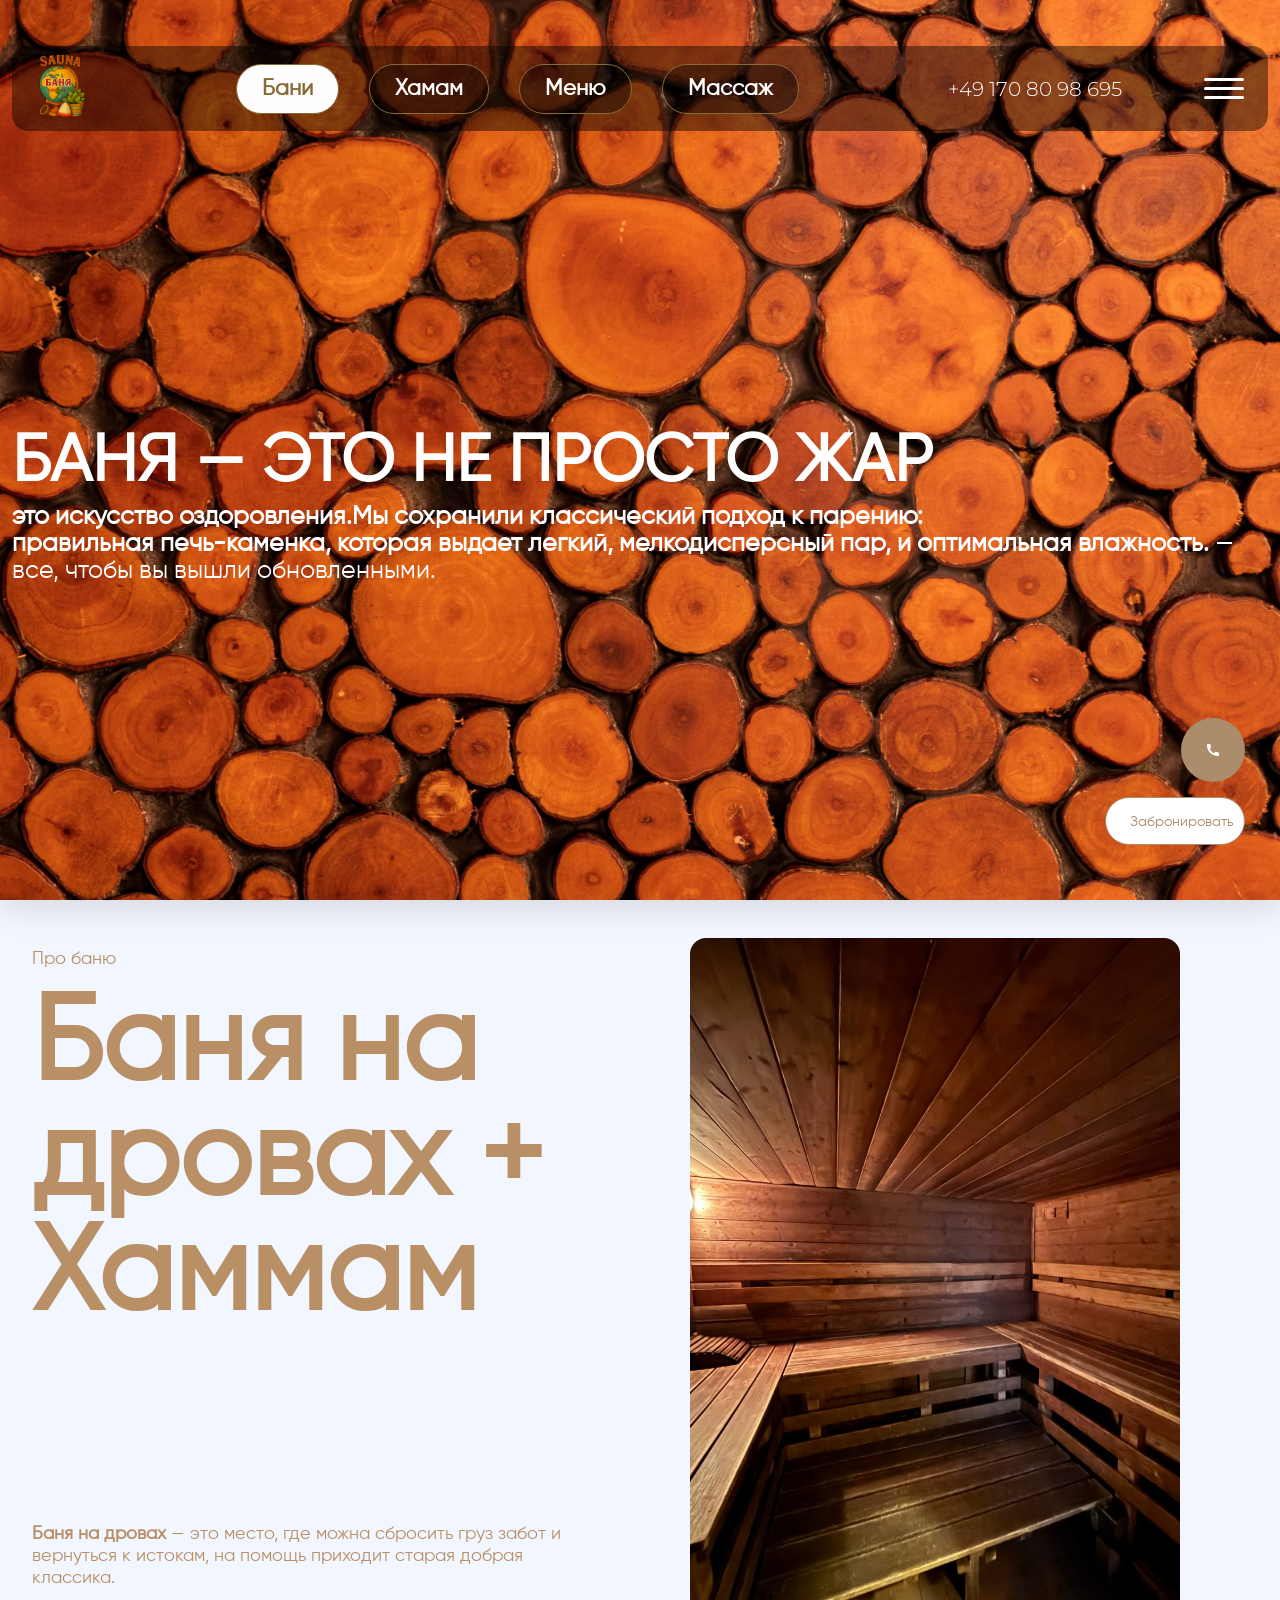
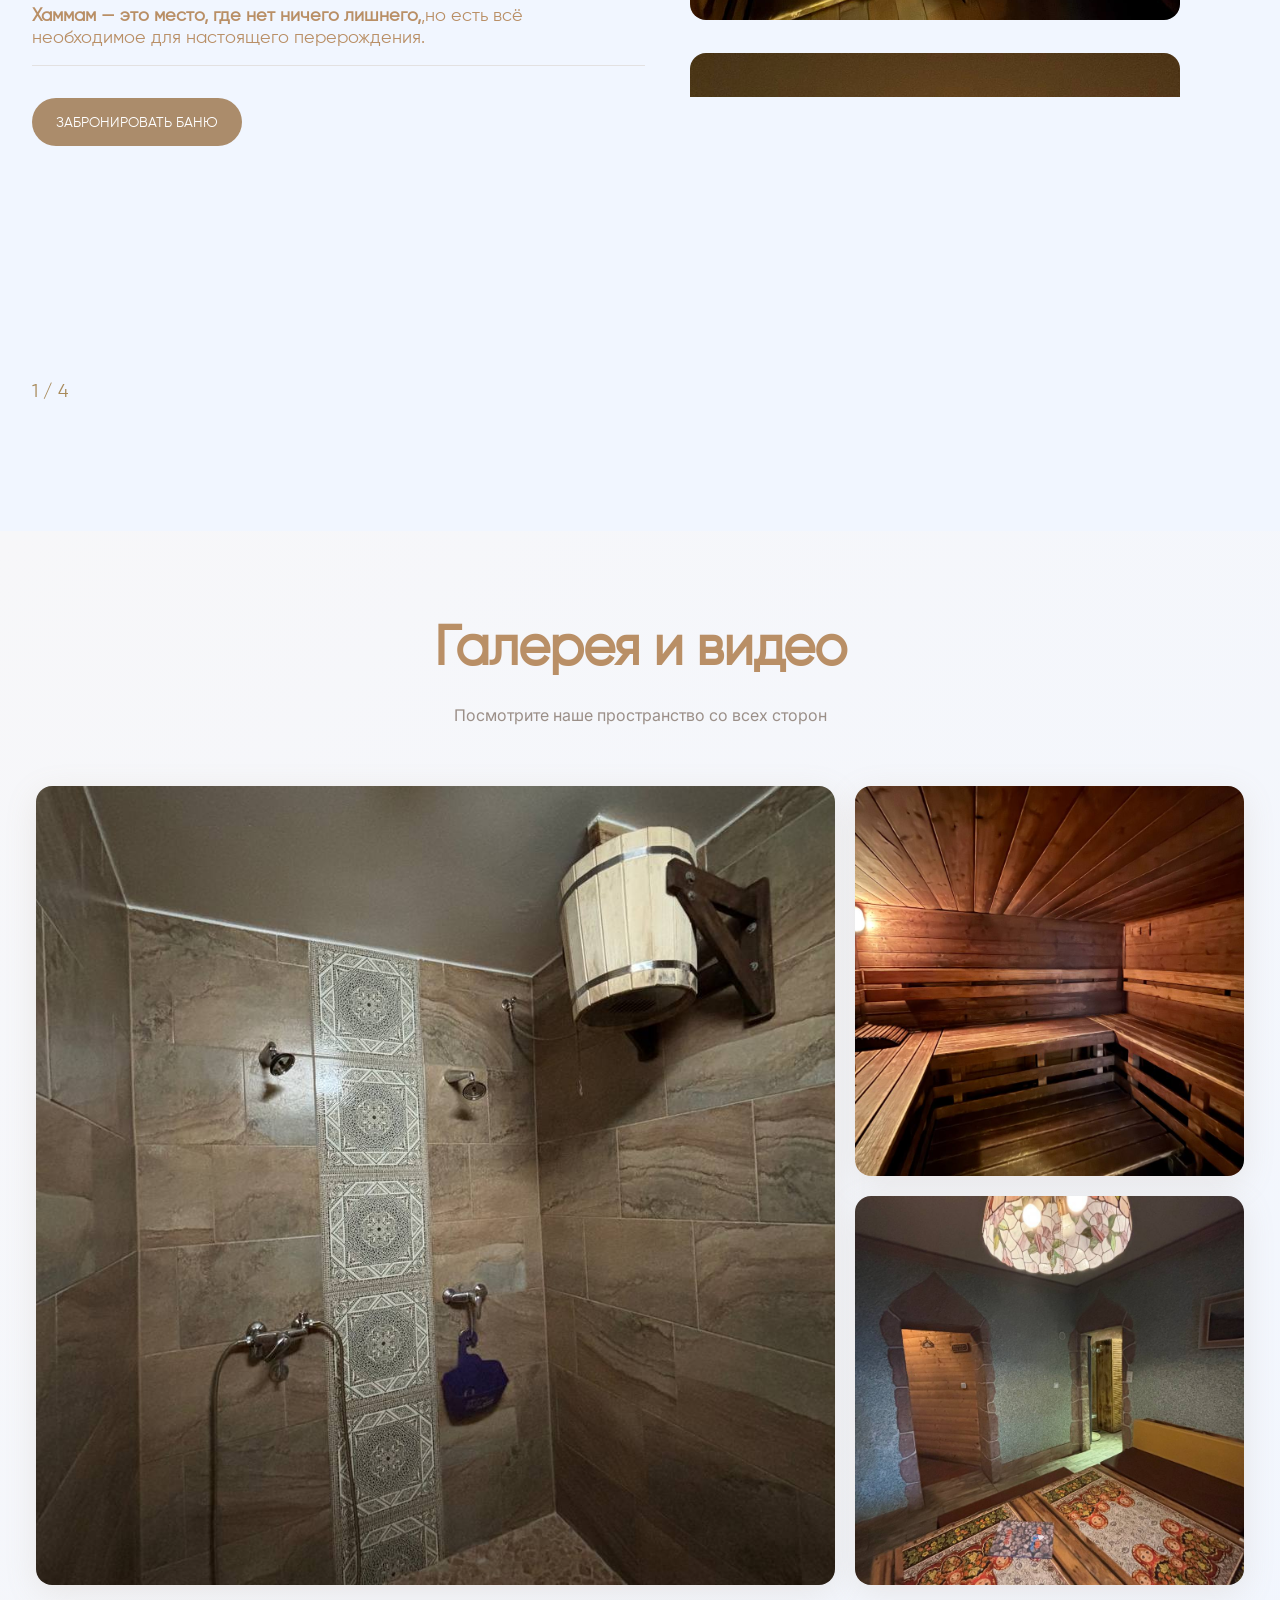
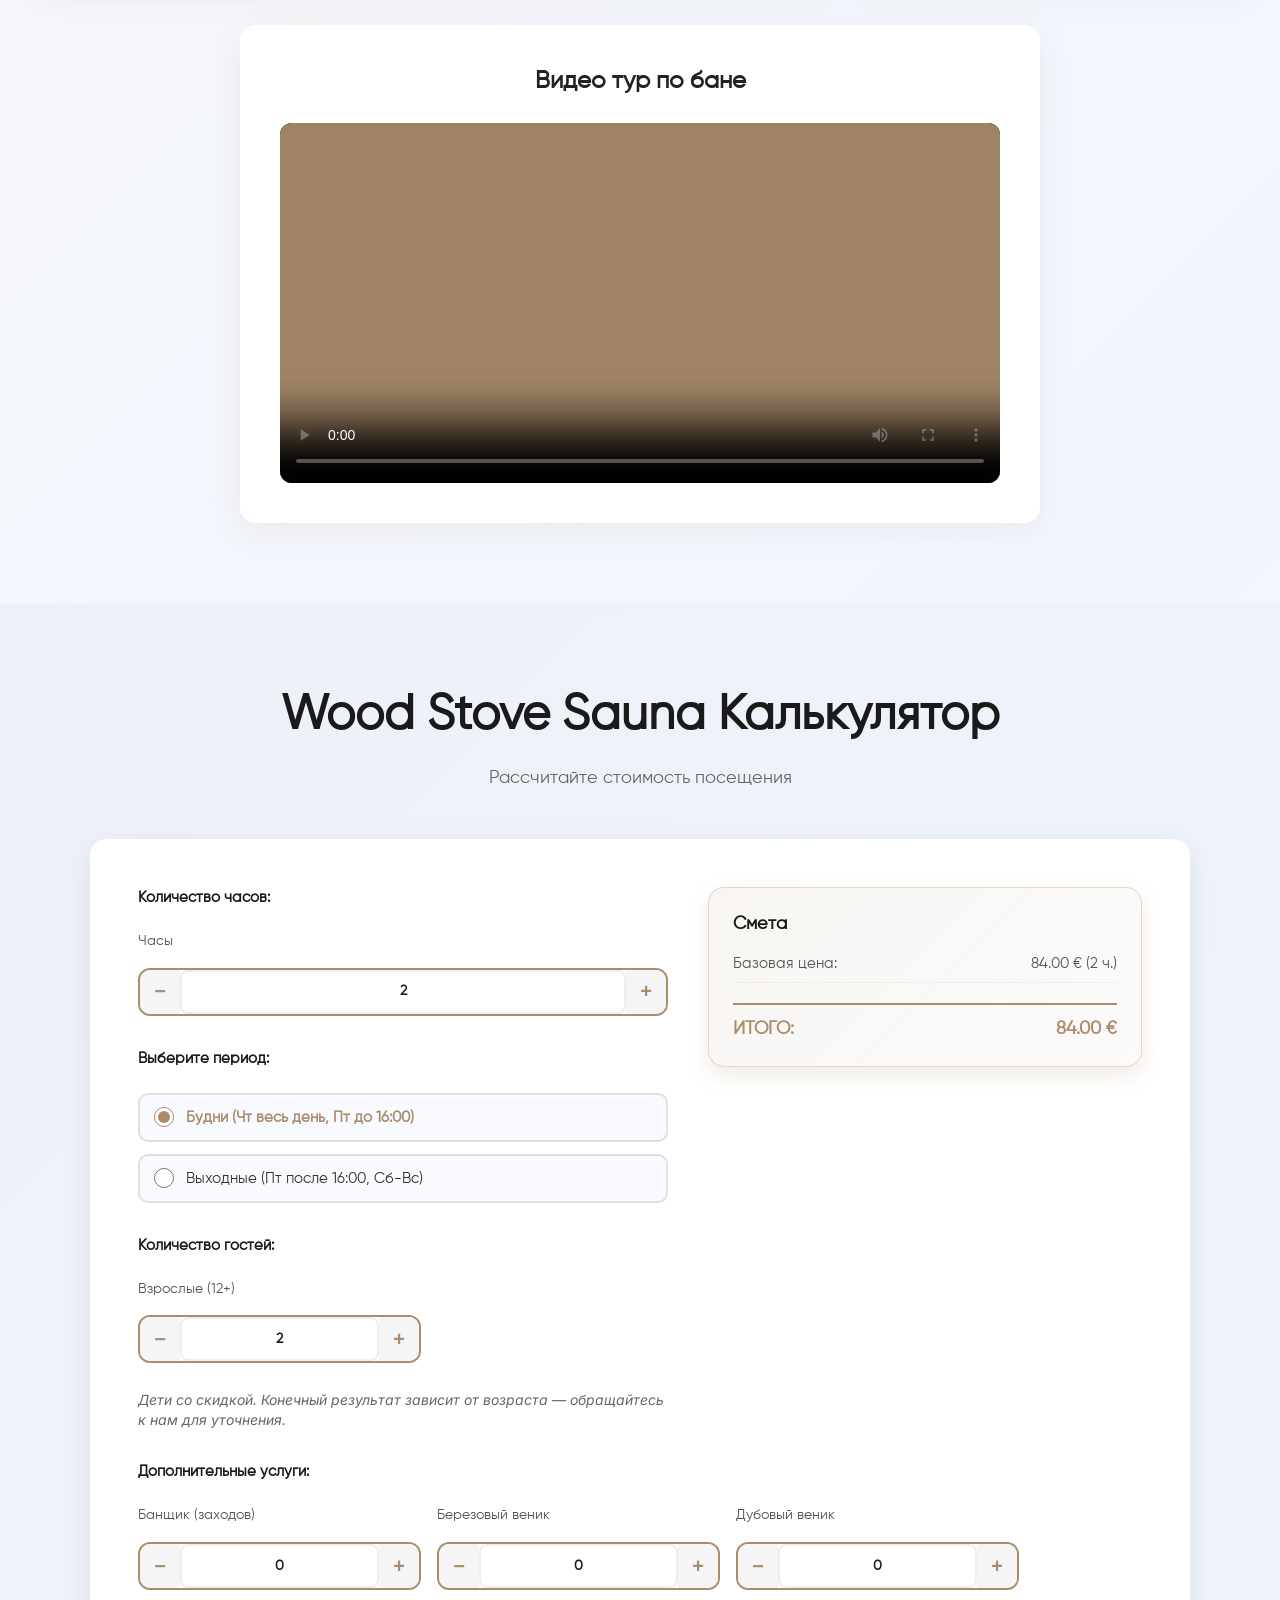
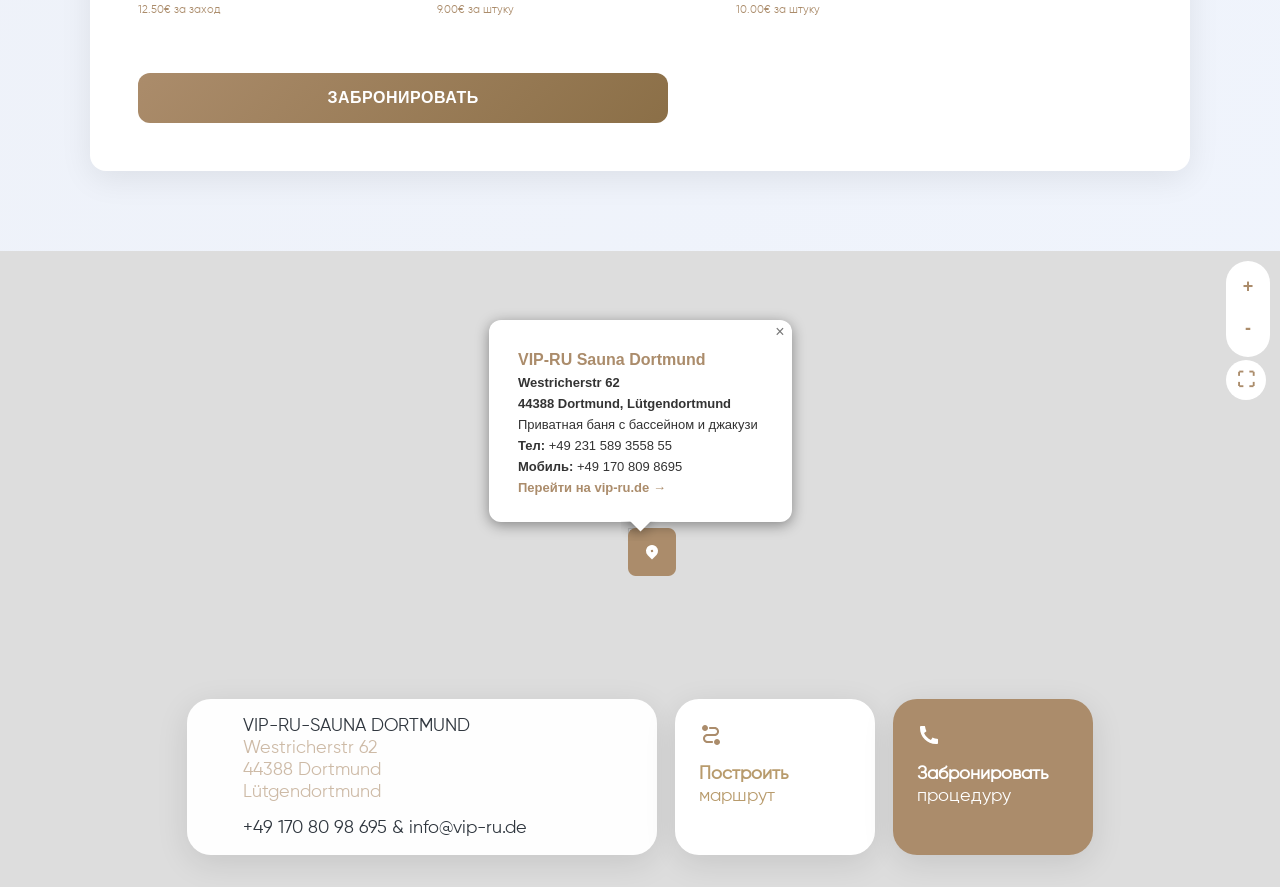
==== commit cfdea79a: "Add files via upload" ====
--- a/banua1.html
+++ b/banua1.html
@@ -338,24 +338,10 @@
                                 <button type="button" class="counter-btn counter-plus" data-for="adultsCount">+</button>
                             </div>
                         </div>
-                        <div class="guest-input">
-                            <label for="childrenOld">Дети 6-12 лет</label>
-                            <div class="counter-input">
-                                <button type="button" class="counter-btn counter-minus" data-for="childrenOld">−</button>
-                                <input type="number" id="childrenOld" name="childrenOld" min="0" value="0" class="counter-value">
-                                <button type="button" class="counter-btn counter-plus" data-for="childrenOld">+</button>
-                            </div>
-                        </div>
-                        <div class="guest-input">
-                            <label for="childrenYoung">Дети до 6 лет</label>
-                            <div class="counter-input">
-                                <button type="button" class="counter-btn counter-minus" data-for="childrenYoung">−</button>
-                                <input type="number" id="childrenYoung" name="childrenYoung" min="0" value="0" class="counter-value">
-                                <button type="button" class="counter-btn counter-plus" data-for="childrenYoung">+</button>
-                            </div>
-                            <p class="guest-hint">бесплатно</p>
-                        </div>
-                    </div>
+                    </div>
+                    <p class="guest-hint" style="margin-top: 15px; font-size: 14px; color: #666;">
+                        Дети со скидкой. Конечный результат зависит от возраста — обращайтесь к нам для уточнения.
+                    </p>
                 </div>
 
                 <div class="form-group">
@@ -405,10 +391,6 @@
                         <div class="price-row" id="extraAdultsRow" style="display: none;">
                             <span>Дополнительные взрослые:</span>
                             <span id="extraAdultsPrice">0.00 €</span>
-                        </div>
-                        <div class="price-row" id="childrenRow" style="display: none;">
-                            <span>Дети 6-12 лет:</span>
-                            <span id="childrenPrice">0.00 €</span>
                         </div>
                         <div class="price-row" id="banshchikRow" style="display: none;">
                             <span>Услуги банщика:</span>
